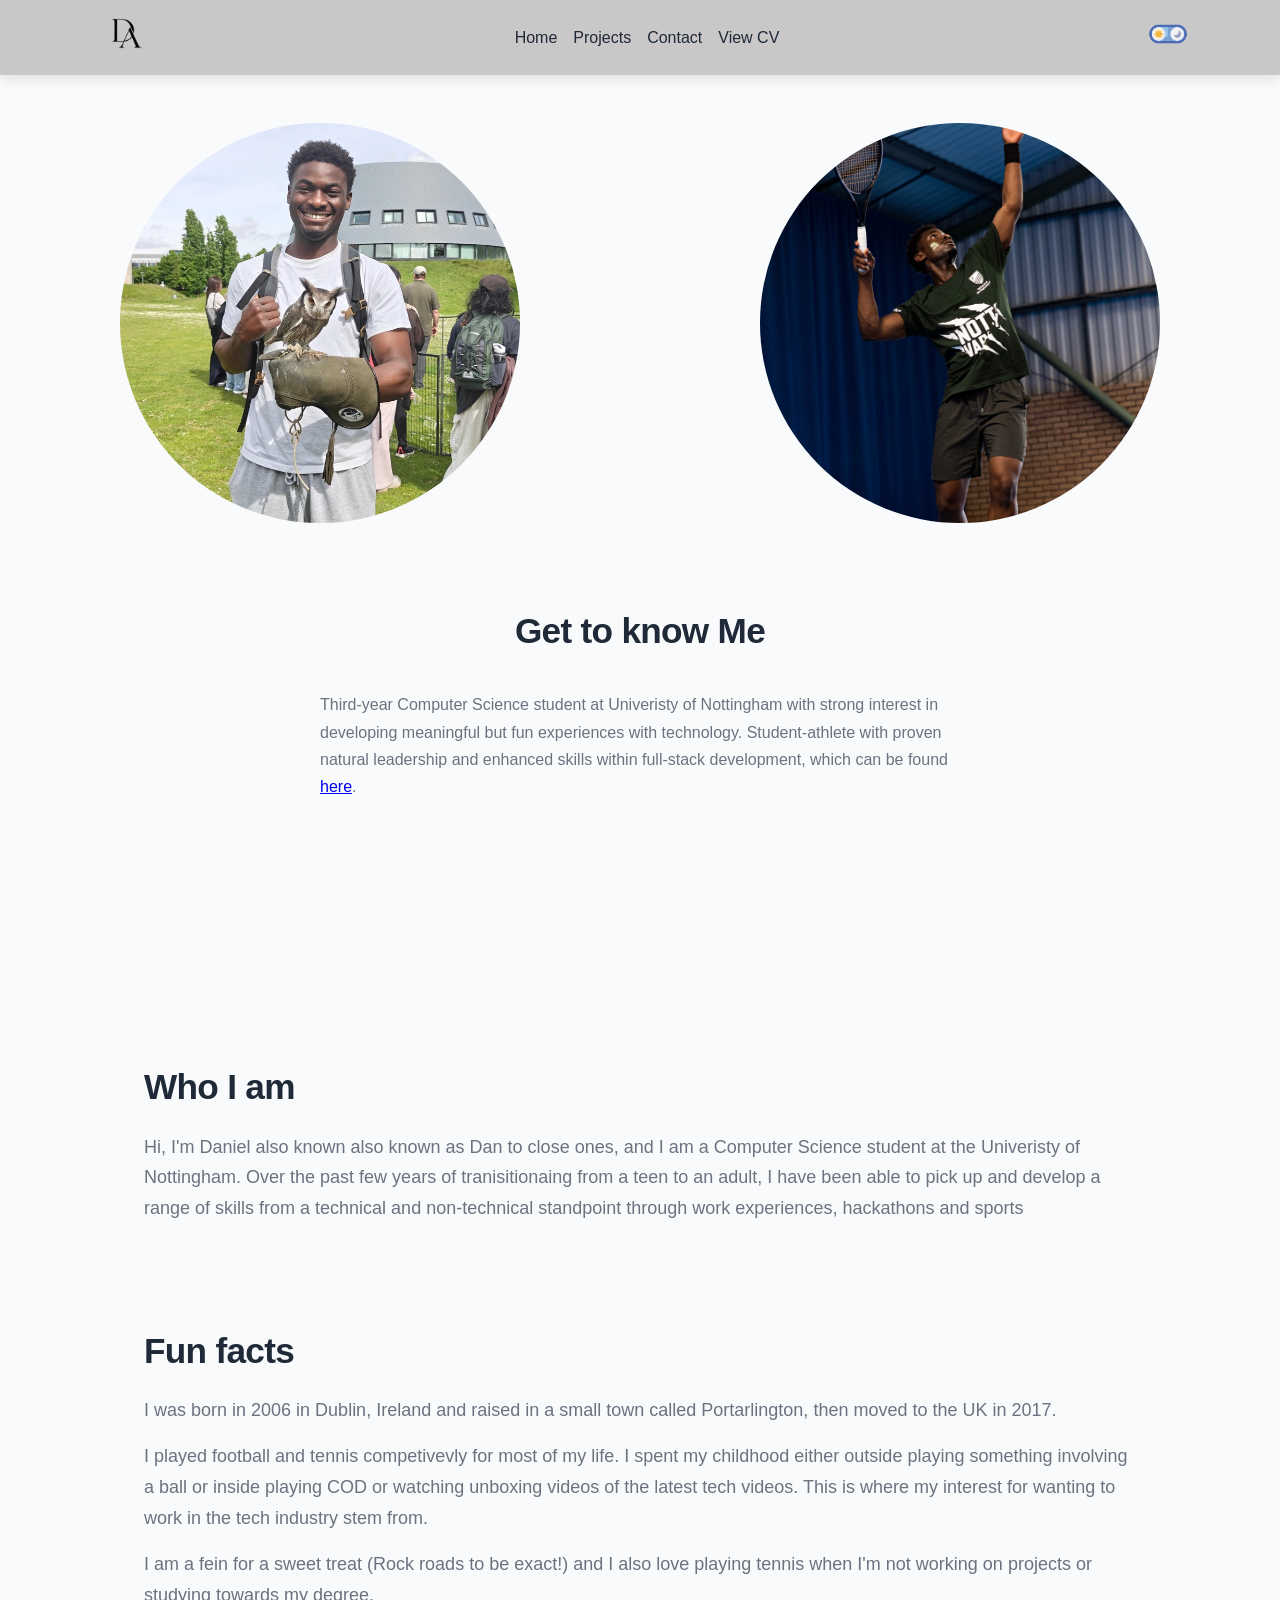
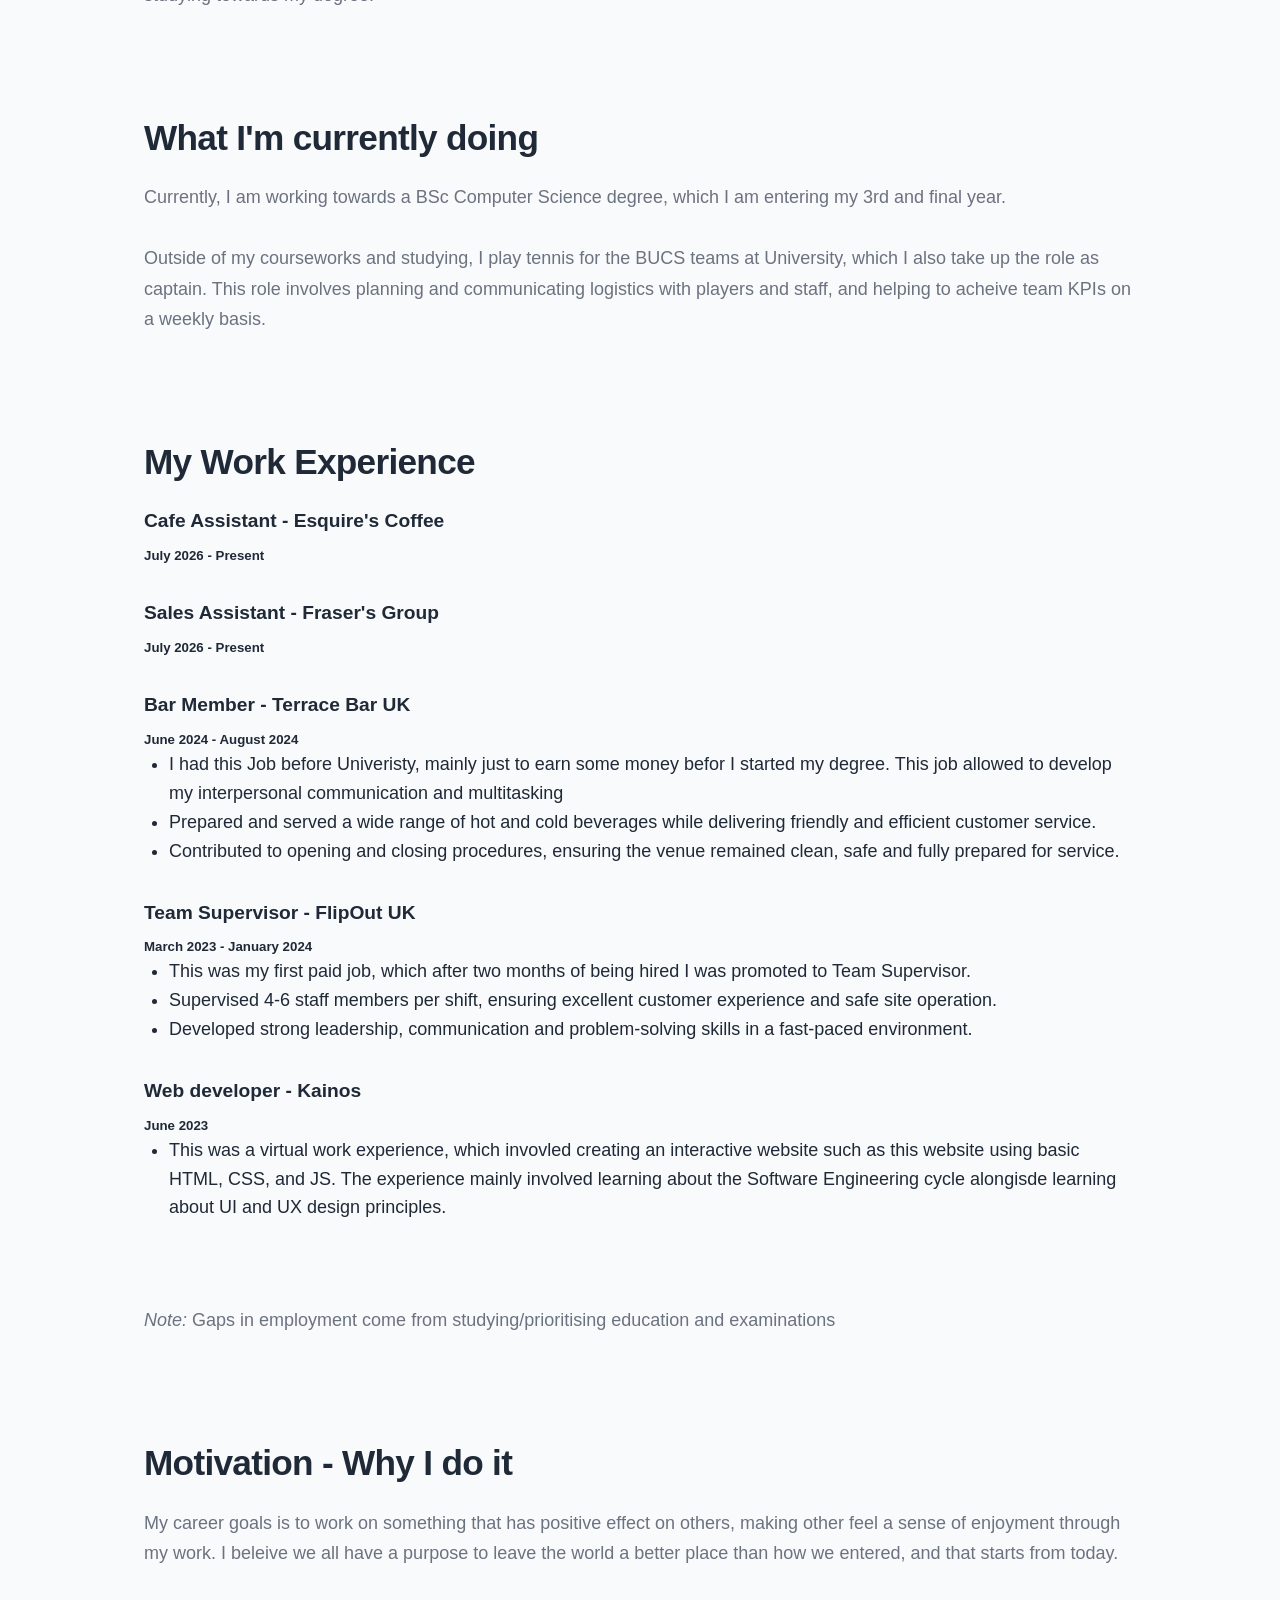
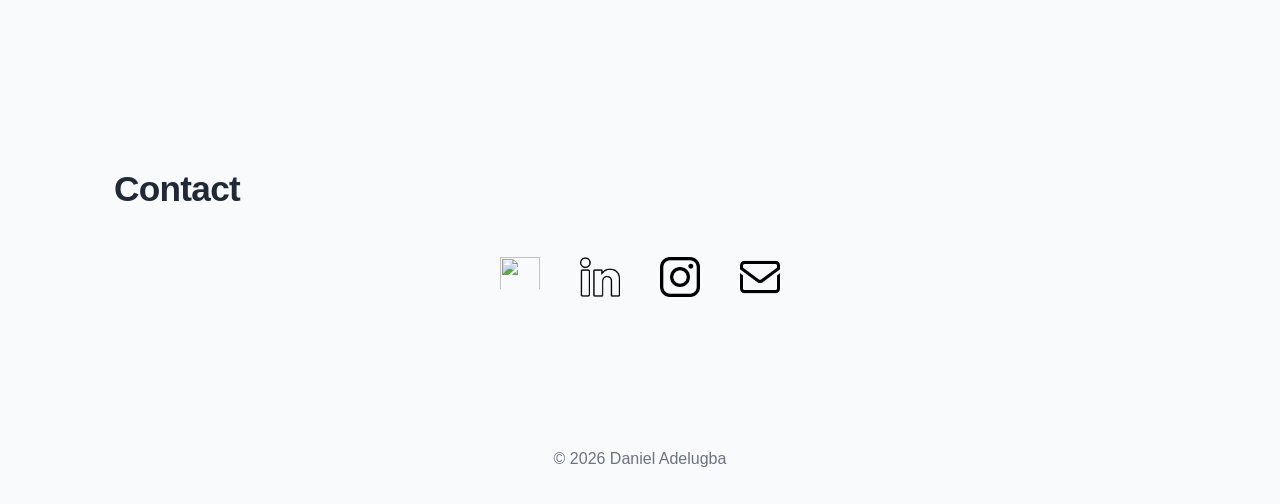
==== about.html @ e047d1e1 "update: Update work experience" ====
<!DOCTYPE html>
<html lang="en">
<head>

    <meta charset="UTF-8">

    <title>About Daniel Adelugba</title> 
    <link rel="icon" type="image/x-icon" href="assets/logos/favicon.ico">
    <link rel="stylesheet" href="styles.css">

</head>

<body>

    <header>
        <nav class="navbar">
            <a href="index.html"><img src="assets/logos/logo2.png" alt="Logo with initials" class="logo"></a>
            
            <ul class="nav-links" id="navLinks">
                <li><a href="index.html">Home</a></li>
                <li><a href="projects.html">Projects</a></li>
                <li><a href="#contact">Contact</a></li>
                <li>
                    <a href="assets/DA_CV.pdf" target="_blank">
                    View CV
                  </a>
                <li>
            </ul>
            <a id="themeBtn"><img src="assets/logos/toggleMode.png" id="themeBtn_id"></a>
        </nav>
    </header>

    <div class="photo-container">
        
        <img
            src="assets/other/me.jpeg"
            alt="Photo of danieladelugba"
            class="profile-photo"
        >
         
        <img
            src="assets/other/tennis.jpeg"
            alt="Photo of danieladelugba playing tennis"
            class="profile-photo2"
         >
    </div>
    <section id="about" class="personal-info">
        <h2>Get to know Me</h2>

        <p>
            Third-year Computer Science student at Univeristy of Nottingham with strong
            interest in developing meaningful but fun experiences with technology. 
            Student-athlete with proven natural leadership and enhanced skills within full-stack development, which can be found <a href="index.html#skills">here</a>.
        </p>


    </section>

    <main id="about-me-paragraphs" role="main" tabindex="0">

        <div class="about-me-wrapper"></div>
            <div class="about-info-section" id="history-section">
                <h2>Who I am</h2>
                <p>
                    Hi, I'm <span class="font-bold">Daniel</span> also known also known as Dan to close ones, 
                    and I am a Computer Science student at the Univeristy of Nottingham. 
                    Over the past few years of tranisitionaing from a teen to an adult, 
                    I have been able to pick up and develop a range of skills from a 
                    technical and non-technical standpoint through work experiences, hackathons and sports
                </p>

            </div>
        </div>

        <div class="about-me-wrapper"></div>
            <div class="about-info-section" id="funFacts-section">
                <h2>Fun facts</h2>
                <p>
                    I was born in 2006 in Dublin, Ireland and raised in a small town 
                    called Portarlington, then moved to the UK in 2017. 
                </p>
                <p>
                    I played football and tennis competivevly for most of my life. I spent my childhood either outside playing something involving a ball or inside playing COD or watching unboxing videos of the latest tech videos. This is where my interest for wanting to work in the tech industry stem from.
                </p>    
                <p>
                    I am a fein for a sweet treat (Rock roads to be exact!) and I also love playing tennis when I'm not working on projects or studying towards my degree.
                </p>
        </div>

        <div class="about-me-wrapper"></div>
            <div class="about-info-section" id="currentWork-section">
                <h2>What I'm currently doing</h2>
                <p>
                    Currently, I am working towards a BSc Computer Science degree, which I am entering my 3rd and final year. <br><br>Outside of my courseworks and studying, I play tennis for the BUCS teams at University, which I also take up the role as captain. This role involves planning and communicating logistics with players and staff, and helping to acheive team KPIs on a weekly basis.
                </p>
            </div>
        </div>

        <div class="about-me-wrapper"></div>
            <div class="about-info-section" id="workExperience-section">
                <h2>My Work Experience</h2>
                
                <h3>Cafe Assistant - Esquire's Coffee</h3>
                <h5>July 2026 - Present</h5>
                <ul>
                    <!-- <li>currently working this job</li> -->
                </ul>

                <h3>Sales Assistant - Fraser's Group</h3>
                <h5>July 2026 - Present</h5>
                <ul>
                    <!-- <li>currently working this job</li> -->
                </ul>
                
                <h3>Bar Member - Terrace Bar UK</h3>
                <h5>June 2024 - August 2024</h5>
                <ul>
                    <li>I had this Job before Univeristy, mainly just to earn some money befor I started my degree. This job allowed to develop my interpersonal communication and multitasking</li>
                    <li>Prepared and served a wide range of hot and cold beverages while delivering friendly and efficient customer service.</li>
                    <li>Contributed to opening and closing procedures, ensuring the venue remained clean, safe and fully prepared for service.</li>
                </ul>

                <h3>Team Supervisor - FlipOut UK</h3>
                <h5>March 2023 - January 2024</h5>
                <ul>
                    <li>This was my first paid job, which after two months of being hired I was promoted to Team Supervisor.</li>
                    <li>Supervised 4-6 staff members per shift, ensuring excellent customer experience and safe site operation.</li>
                    <li>Developed strong leadership, communication and problem-solving skills in a fast-paced environment.</li>
                </ul>

                <h3>Web developer - Kainos</h3>
                <h5>June 2023</h5>
                <ul>
                    <li>This was a virtual work experience, which invovled creating an interactive website such as this website using basic HTML, CSS, and JS. The experience mainly involved learning about the Software Engineering cycle alongisde learning about UI and UX design principles.</li>
                </ul>

                <br><br>
                <p><em>Note:</em> Gaps in employment come from studying/prioritising education and examinations</p>
            </div>
        </div>

        <div class="about-me-wrapper"></div>
            <div class="about-info-section" id="motivation-section">
                <h2>Motivation - Why I do it</h2>

                <p>
                    My career goals is to work on something that has positive effect on others, making other feel a sense of enjoyment through my work.
                    I beleive we all have a purpose to leave the world a better place than how we entered, and that starts from today.
                </p>
            </div>
        </div>
    </main>

    <section class="section">
        <h2>Contact</h2>

        <div id="contact">
            <p>
                <a href="https://github.com/danieladelugba1" target="_blank">
                    <img src="assets/logos/github.png" class="icon">
                </a>
            </p>
            <p>
                <a href="https://www.linkedin.com/in/danieladelugba/" target="_blank">
                    <img src="assets/logos/linkedin.png" class="icon">
                </a>
            </p>
            <p>
                <a href="https://Instagram.com/danieladelugba01" target="_blank">
                    <img src="assets/logos/instagram.png" class="icon">
                </a>
            </p>
            <p>
                <a href="mailto:danieladelugba1111@gmail.com" target="_blank" rel="noreferrer">
                    <img src="assets/logos/mail.png" class="icon">
                </a>
            </p>
        </div>
    </section>

    <footer>
        <p>© 2026 Daniel Adelugba</p>
    </footer>

    <script src="script.js"></script>
</body>


</html>
---- styles.css ----
* {
    margin: 0;
    padding: 0;
    box-sizing: border-box;

}

/* General CSS for entire website */
:root {
    --bg: #f9fafb;
    --text: #1f2937;
    --card: #f5f5f5;
    --accent: #2563eb;
    --shadow-sm: 0 10px 10px rgba(235, 43, 43, 0.06);
    /* --shadow-sm:0 10px 10px rgba(0,0,0,.06); */
    --border: rgba(0,0,0,0.08);
    --max-width: 1100px;
    --nav-bg:#c9c7c7;
    --muted:#6B7280;
    --bg-hover: rgb(218, 209, 209);
}

.dark-mode {
    --bg: #111827;
    --text: #f3f4f6;
    --nav-bg:#1f2937;
    --surface:#1F2937;
    --card:#374151;
    --muted:#D1D5DB;
    --accent:#60A5FA;
    --border:#4B5563;
    --shadow:rgba(0,0,0,.5);
    --nav-bg:#1F2937;
    --bg-hover: rgb(45, 60, 85);
}

h1 {
    font-size: 3rem;
    letter-spacing: -0.03em;
    margin-bottom: 1rem;
}

h2 {
    font-size: 2.2rem;
    letter-spacing: -0.02em;
    margin-bottom: 1rem;
}

h3 {
    font-size: 1.2rem;
    margin-bottom: 0.5rem;
}

p {
    color: var(--muted);
    line-height: 1.7;
}


body {
    font-family: Arial, sans-serif;
    background: var(--bg);
    color: var(--text);
    line-height: 1.6;
    transition: 0.3s;
}


/* CSS for Home page  */
.logo {
    width: 70px;
    height: auto;
    margin-left: 60px;
    cursor: pointer;
    src: "assets/logos/whiteLogo.png";
}

#themeBtn_id {
    width: 40px;
    height: auto;
    margin-right: 60px;
    cursor: pointer;
}

.navbar {
    display: flex;
    justify-content: space-between;
    align-items: center;

    padding: 0.65rem 2rem;

    position: sticky;
    top: 0;

    background: var(--bg);
    background-color: var(--nav-bg);
    /* background-color: #ececec; */
    /* border-bottom: 2px solid #ccc; */
    box-shadow:0 4px 12px rgba(0,0,0,.1);
}

.nav-links {
    /* margin-right: 60px; */
    display: flex;
    gap: 1rem;
    list-style: none;
    /* align-items: */
}

.nav-links a {
    text-decoration: none;
    color: var(--text);
    position:relative;
    transition:.2s;
}

.nav-links a::after{ 
    content:"";
    position:absolute;
    bottom:-5px;
    left:0;
    width:0;
    height:2px;
    background:var(--accent);
    transition:.25s;
}

.nav-links a:hover::after{
    width:100%;
}

/* Main section of home page */
.intro {
    min-height: 30vh;
    margin-top: 3rem;

    display: flex;
    flex-direction: column;
    justify-content: center;
    align-items: center;

    text-align: center;
    padding: 2rem;
    /* margin */
}

.headline {
    font-size: 1.25rem;
    max-width: 600px;
    margin-top: 1rem;
}

.nav.buttons {
    display: flex;
    gap: 3rem;
    margin-top: 2rem;
}

.btn 
{
    background: var(--accent);
    border-radius: 12px;
    padding: 0.8rem 1.5rem;
    color: white;
    text-decoration: none;
    transition: all 0.2s ease;
    display: inline-block;

}

.btn.projects, .btn.cv {
    background: var(--accent);
    color: white;
}

.btn.personal {
    filter: drop-shadow(0 0 6px rgb(233, 66, 15));
}

.btn:hover
{
    transform: translateY(-5px);
    box-shadow: var(--shadow-sm);
    filter: drop-shadow(0 0 6px rgb(31, 121, 28));
}


.personal-info {
    padding: 5rem;
    max-width: 800px;
    margin: auto;
}

.personal-info h2 {
    text-align: center;
    margin-bottom: 2rem;
}

.personal-info p {
    margin-top: 2rem;
}

.photo-container { 
    margin-top: 3rem;
    display: flex;
    justify-content: space-between
}

.profile-photo {
    display: flex;
    margin: auto;
    width: 400px;
    height: 400px;
    object-fit: cover;
    border-radius: 50%;
}

.profile-photo2 {
    display: flex;
    margin: auto;
    width: 400px;
    height: 400px;
    object-fit: cover;
    border-radius: 50%;
} 

.profile-photo:hover, .profile-photo2:hover {
    transform: scale(1.1);
}

#about-me-paragraphs {
    padding: 5rem 5rem;
    max-width: 2000px;
    margin: auto;
    margin-left: 5%;
    margin-right: 5%;
}

#about-me-paragraphs h2 {
    margin-top: 10%;
}

#about-me-paragraphs p {
    font-size: large;
    margin-bottom: 1rem;
}

#about-me-paragraphs ul {
    font-size: large;
    margin-bottom: 2rem;
    padding-left: 25px;
}


.skills-info {
    display: flex;
    flex-wrap: wrap;
    /* gap: 1rem; */
    margin-bottom: 2rem;
    /* padding-right: 1rem; */
}

.skills-info span {
    background: var(--card);
    padding: 0.5rem 1rem;
    border-radius: 20px;
}

.section {
    padding: 6rem 1.5rem;
    max-width: var(--max-width);
    margin: auto;
}

.section h2 {
    text-align: left;
    margin-bottom: 2rem;
}

.section h3 {
    text-align: left;
    margin-bottom: 1rem;
}

.project-grid {
    display: grid;
    grid-template-columns: repeat(auto-fit, minmax(280px, 1fr));
    gap: 2rem;
}

/* Style for structure of card */
.home-project-card {
    background: var(--card);
    padding: 1.5rem;
    border-radius: 16px; /* used to round the background border corners */
    border: 1px solid var(--border);

    text-decoration: none;
    color: inherit;

    display: flex;
    flex-direction: column;
    gap: 0.75rem;

    transition: all 0.25s ease;

    box-shadow: var(--shadow-sm);
}

/* Hover of a project card  */
.home-project-card:hover {
    transform: translateY(-8px);
    box-shadow: var(--shadow-md);
    border-color: rgba(37, 99, 235, 0.2);
}

.home-project-card h3 {
    margin-bottom: 1rem;
}

.home-project-card p {
    margin-bottom: 1rem;
}

.tag {
    display: inline-block;
    padding: 0.25rem 0.75rem;
    font-size: 0.8rem;

    background: rgba(37, 99, 235, 0.08);
    color: var(--accent);

    border-radius: 999px;
    margin-right: 0.25rem;
    margin-top: 0.5rem;
}

/* CSS for Projects Page */
.projects-container {
    display: flex;
    flex-direction: column;
    gap: 2rem;
    
    max-width: 900px;
    margin: auto;
    padding: 2rem;
}


.project-image img {
    width: 100%;
    border-radius: 16px;
    box-shadow: 0 20px 50px rgba(0,0,0,0.4);
    transition: transform 0.3s ease;
}

.project-image img:hover {
    transform: scale(1.02);
}

.tech-stack {
    display: flex;
    flex-wrap: wrap;
    gap: 0.5rem;
    margin-top: 1rem;
}

.tech-stack span {
    padding: 0.4rem 0.9rem;
    border-radius: 999px;
    
    background: rgba(37, 99, 235, 0.08);
    color: var(--accent);
    
    font-size: 0.85rem;
}

.portfolio-image {
    display: flex;
    /* margin: auto; */
    width: 600px;
    
    object-fit: cover;
    
}

.project-card {
    scroll-margin-top: 100px;
    padding: 1.5rem;
    
    border: 1px solid #ccc;
    border-radius: 10px;
    
    background-color: var(--card);
}

.projects-container,
.projects-hero {
    max-width: 1100px;
    margin: 0 auto;
}

.project-info {
    display: flex;
    flex-direction: column;
    gap: 1rem;
}

.project-case-study {
    display: grid;
    grid-template-columns: 1.2fr 1fr;
    gap: 4rem;
    align-items: center;
    padding: 4rem 0;
    border-bottom: 3px solid rgba(0,0,0,0.08);
    transition: transform 0.3s ease;
    border-radius: 16px;
    padding: 3rem;
}

.project-case-study:hover {
    transform: translateY(-4px);
    background: var(--bg-hover);
}

.project-links a{
    display: inline-block;
    margin-right: 1rem;

    color: var(--accent);
    text-decoration: none;

    font-weight: 500;
    
}

.project-links a:hover {
    text-decoration: underline;
}

.window {
    display: none;
    position: fixed;
    top: 0;
    left: 0;
    width: 100%;
    height: 100%;
    background: rgba(0,0,0,0.7);
    justify-content: center;
    align-items: center;
}

.window-content {
    background: var(--bg);
    padding: 20px;
    border-radius: 15px;
    text-align: center;
}

#previous {
    color: var(--accent);
    margin-right: 2rem;
    font-size: 30px;
    padding-left: 15px;
    padding-right: 15px;
    border-radius: 2rem;
}

#next {
    color: var(--accent);
    margin-left: 2rem;
    font-size: 30px;
    padding-left: 15px;
    padding-right: 15px;
    border-radius: 2rem;
}

#gallery-image {
    width: 1000px;
    max-width: 90%;
    border-radius: 10px;
    margin-bottom: 2rem;
}

#gallery-video {
    /* display: none; */
    width: 1300px;
    max-width: 90%;
}

#close {
    float: right;
    font-size: 40px;
    cursor: pointer;
}

.icon {
    width: 40px;
    height: 40px;
}

#contact {
    display:flex;
    justify-content:center;
    flex-wrap:wrap;
    gap:40px;
}

#contact a {
    font-size: 2.5rem;
    color: var(--text);
    transition: transform 0.2s ease;
}

#contact a:hover {
    transform: scale(1.5);
}

#contact p {
    display: flex;
}



/* General information */
section {
    padding: 3rem 1.5rem;
}

footer {
    text-align: center;
    padding: 2rem;
}

/* accessibility */
/* a:focus-visible,
button:focus-visible {
    outline: 10px solid var(--accent);
    outline-offset: 10px;
} */


@media (max-width: 768px) {

    .navbar {
        flex-direction: column;
        gap: 1rem;
    }

    .intro h1 {
        font-size: 2rem;
    }

    .nav-links{
        margin-left: 0;
        margin:0;
        flex-direction:column;
        align-items:center;
        margin-right: 0;
    }

    .photo-container{
        flex-direction:column;
        gap:2rem;
    }

    .profile-photo,
    .profile-photo2{
        width:250px;
        height:250px;
    }

    .project-case-study{
        grid-template-columns:1fr;
        gap:2rem;
    }

    .portfolio-image{
        width:100%;
    }

    .nav.buttons{
        flex-direction:column;
    }

    .logo {
        margin-left: 0px;
    }

    #themeBtn_id {
        margin-right: 0px;
    }

}
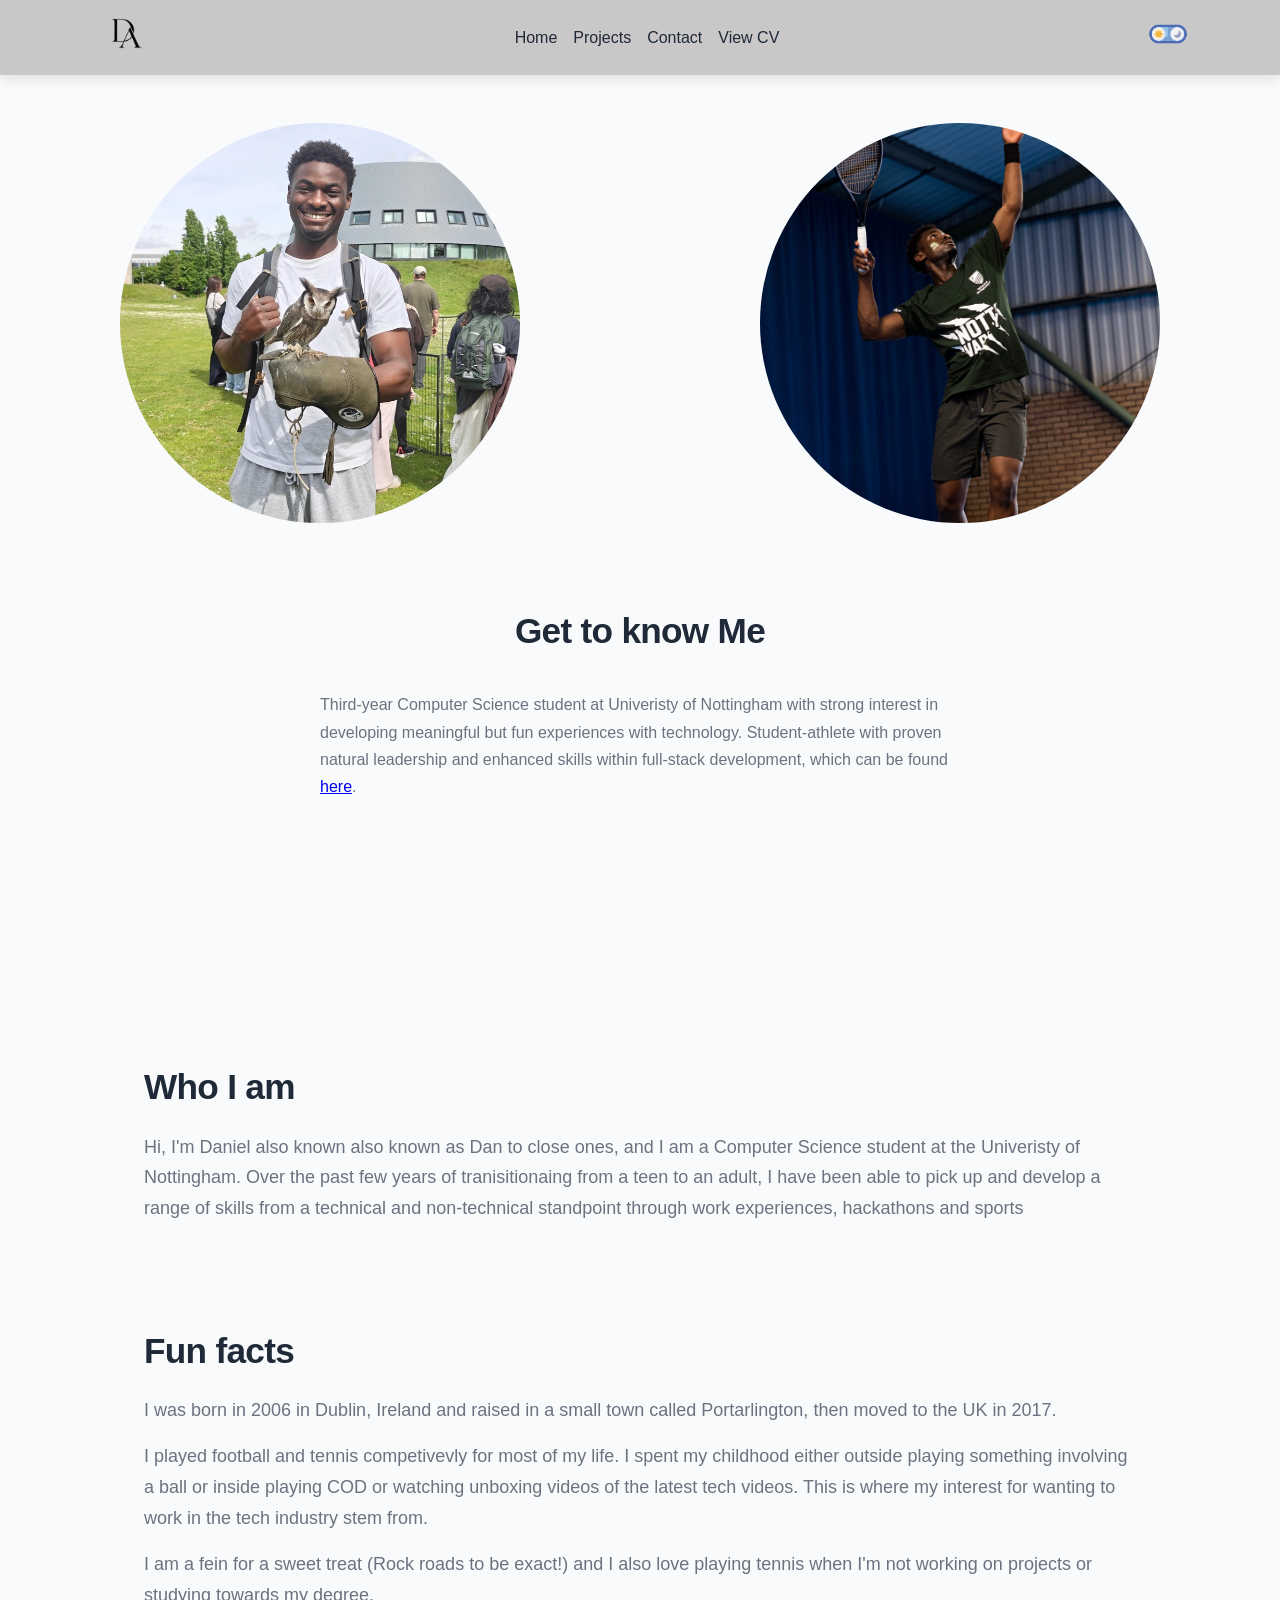
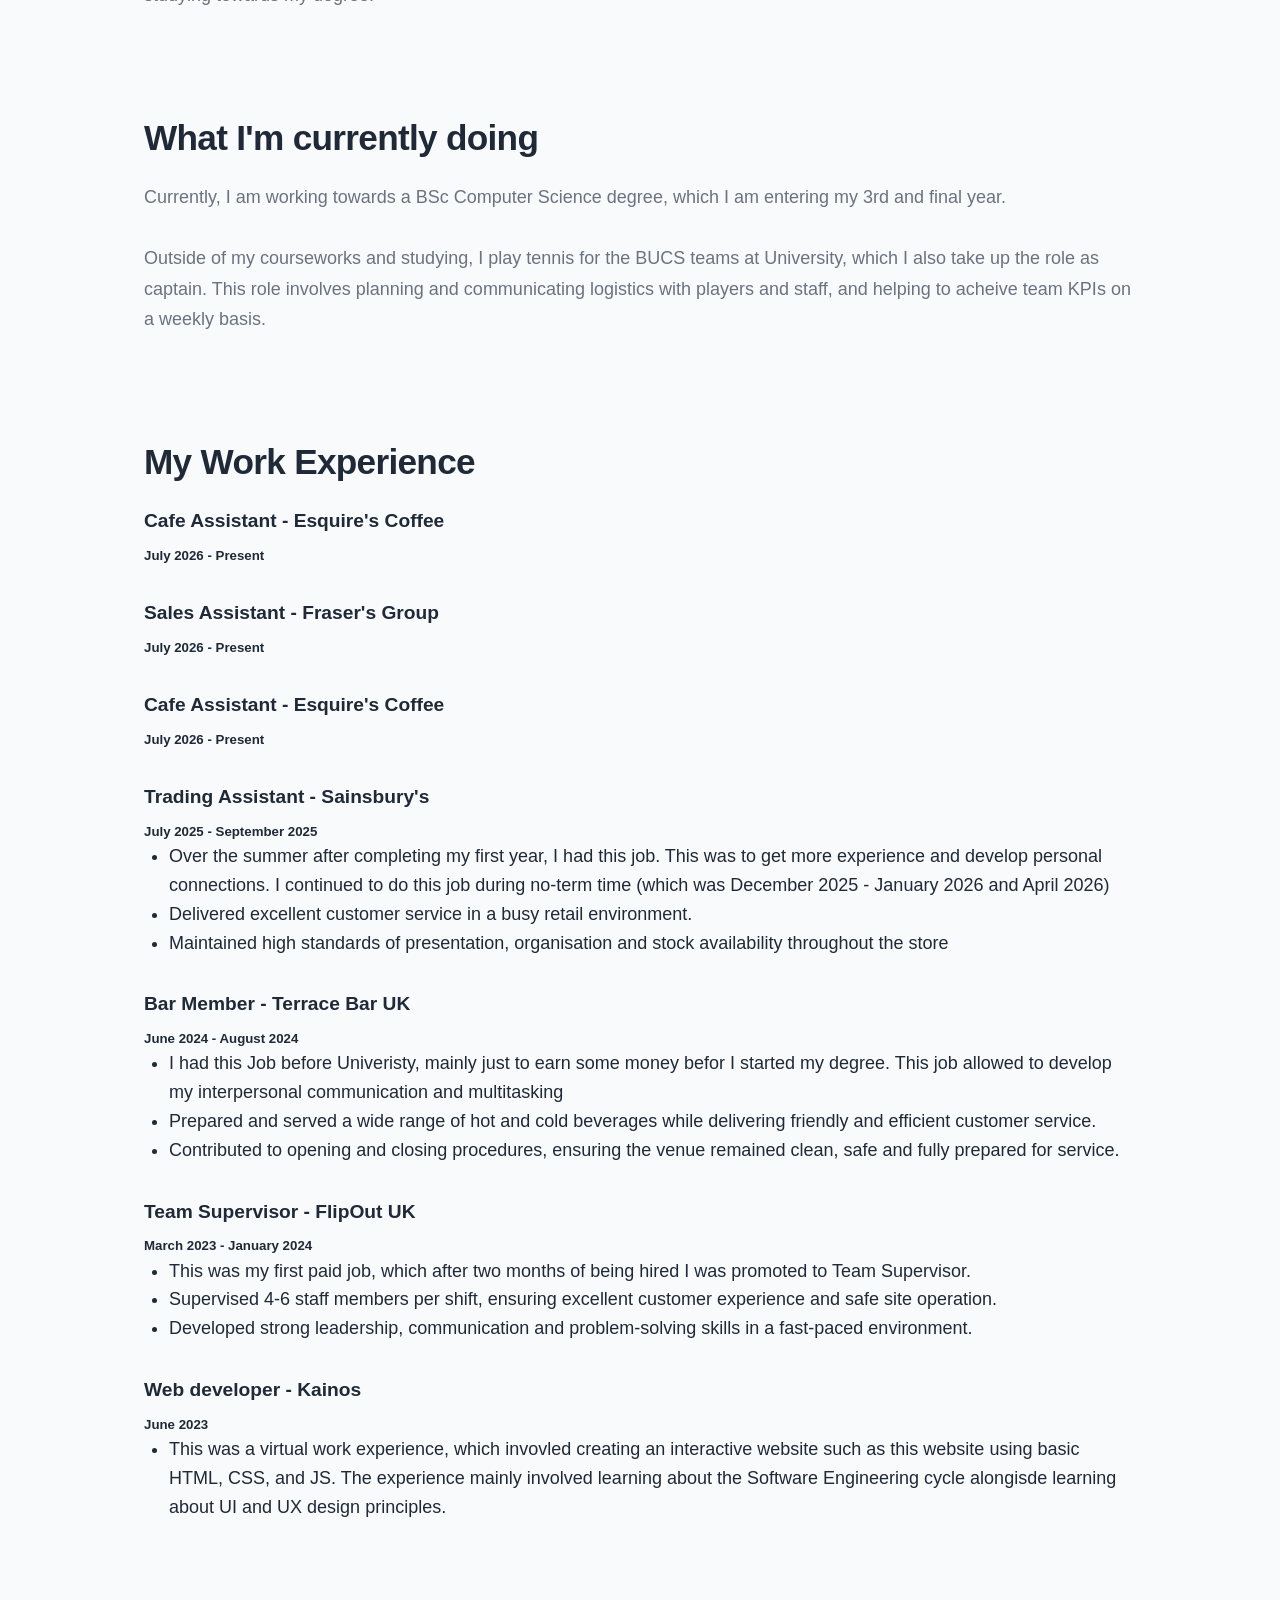
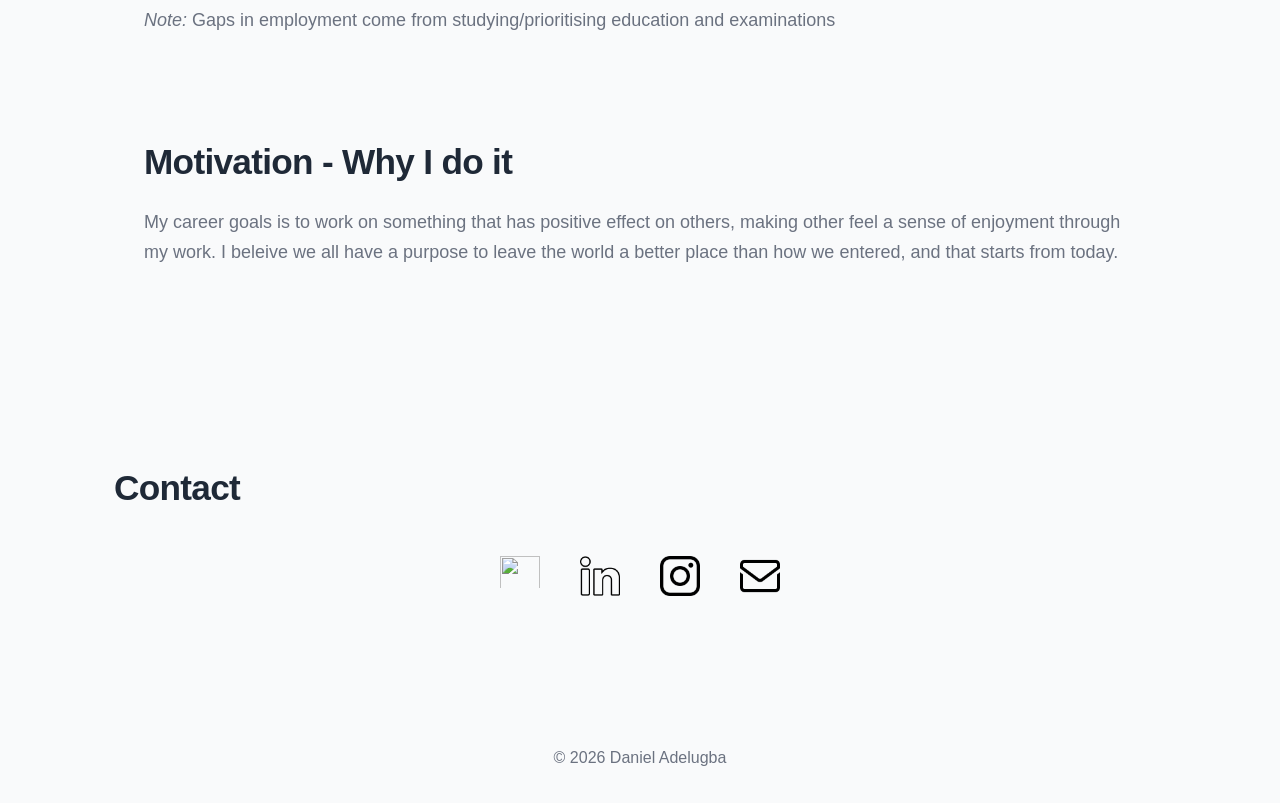
==== commit 4e6e7722: "refactor: Fix removed experience" ====
--- a/about.html
+++ b/about.html
@@ -111,6 +111,22 @@
                 <ul>
                     <!-- <li>currently working this job</li> -->
                 </ul>
+
+
+                
+                <h3>Cafe Assistant - Esquire's Coffee</h3>
+                <h5>July 2026 - Present</h5>
+                <ul>
+                    <!-- <li>currently working this job</li> -->
+                </ul>
+
+                <h3>Trading Assistant - Sainsbury's</h3>
+                <h5>July 2025 - September 2025</h5>
+                <ul>
+                    <li>Over the summer after completing my first year, I had this job. This was to get more experience and develop personal connections. I continued to do this job during no-term time (which was December 2025 - January 2026 and April 2026)</li>
+                    <li>Delivered excellent customer service in a busy retail environment.</li>
+                    <li>Maintained high standards of presentation, organisation and stock availability throughout the store</li>
+                </ul>
                 
                 <h3>Bar Member - Terrace Bar UK</h3>
                 <h5>June 2024 - August 2024</h5>
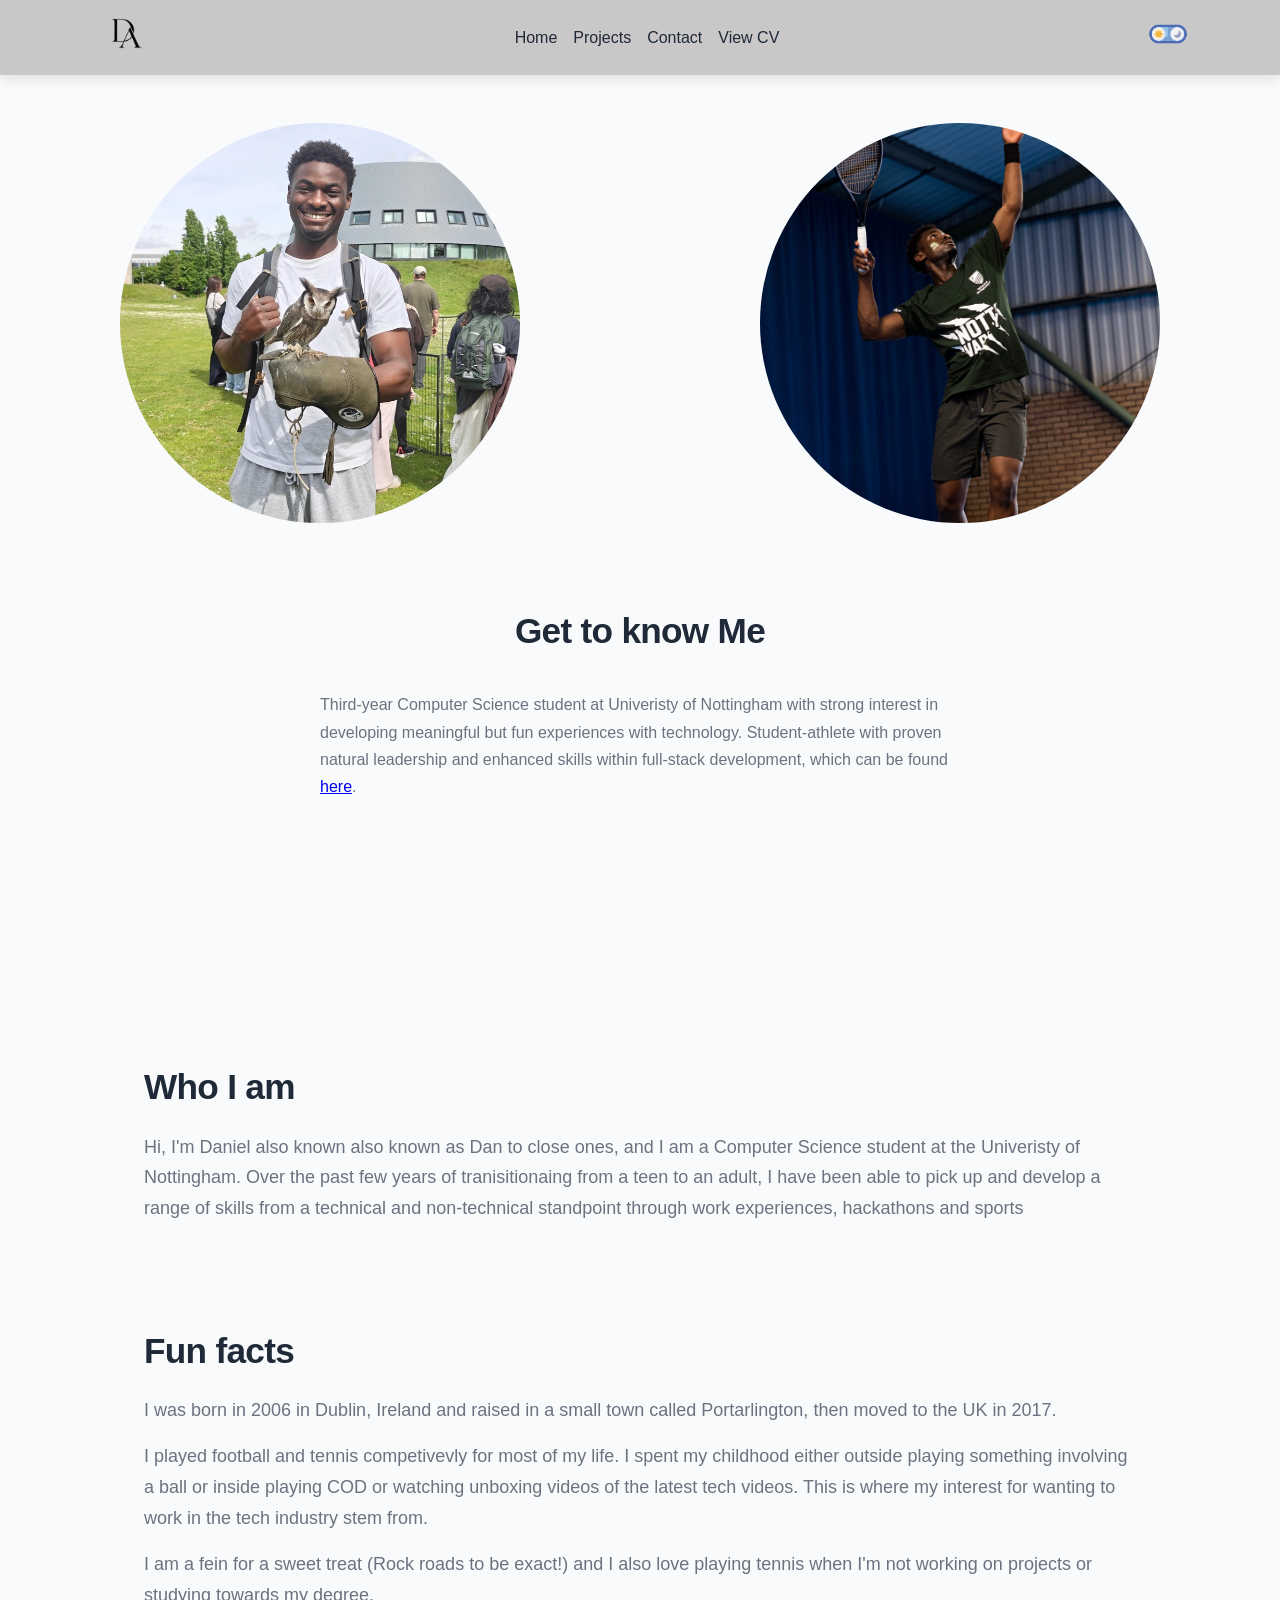
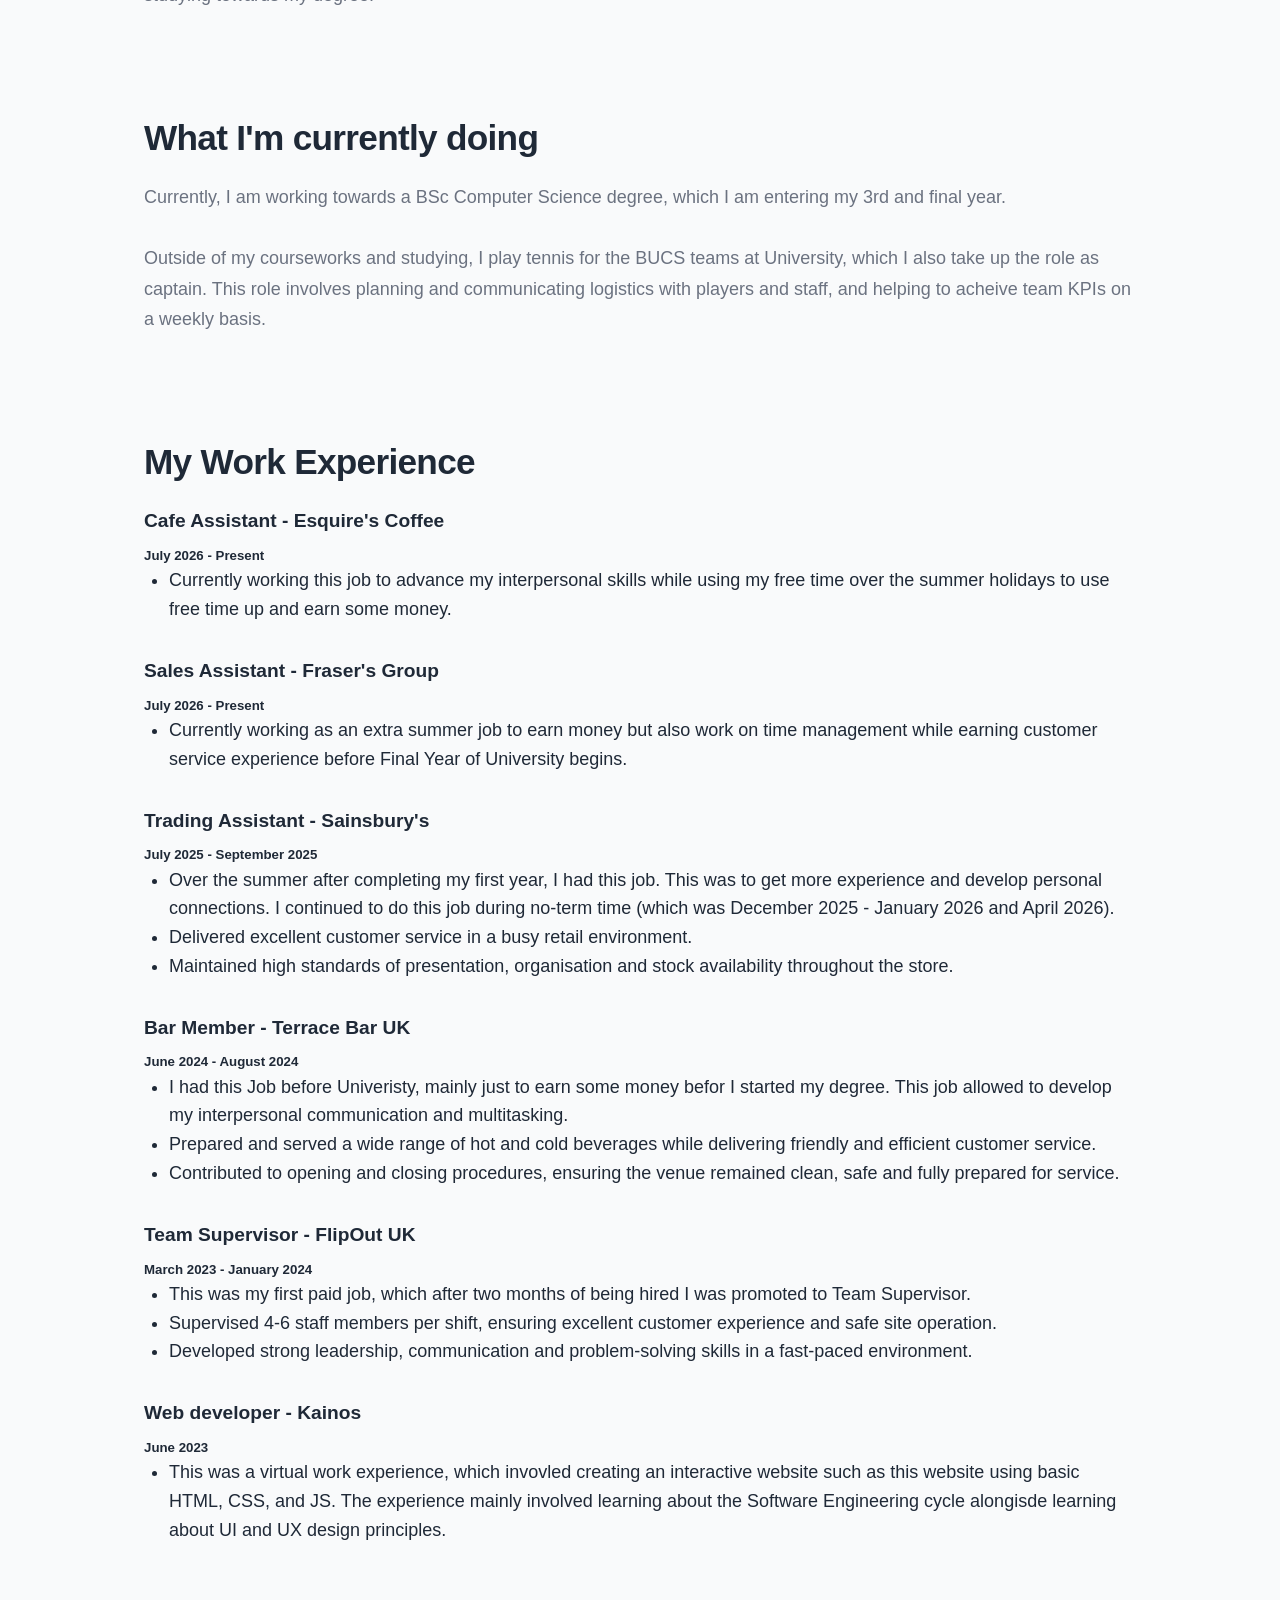
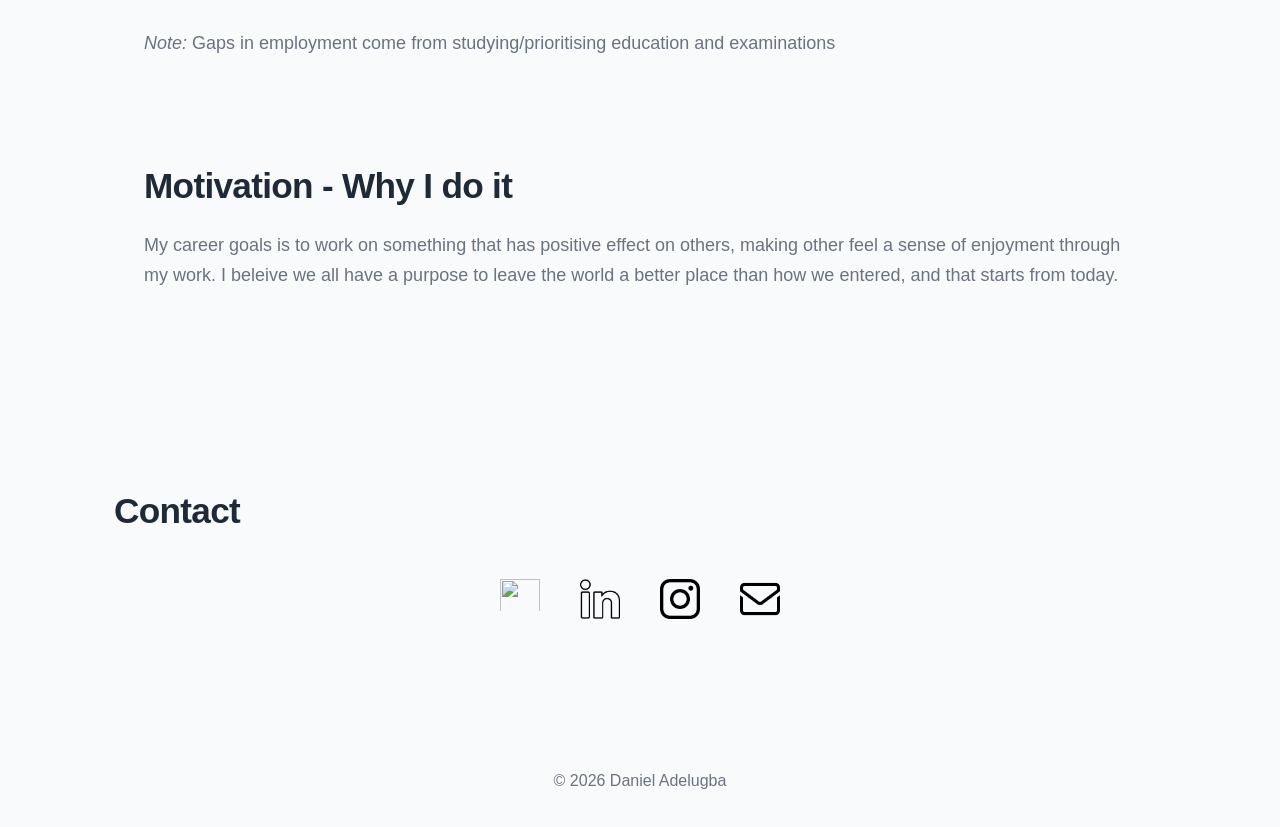
==== commit 21027167: "feat: Add detail to new work experiences + fix erros" ====
--- a/about.html
+++ b/about.html
@@ -103,35 +103,27 @@
                 <h3>Cafe Assistant - Esquire's Coffee</h3>
                 <h5>July 2026 - Present</h5>
                 <ul>
-                    <!-- <li>currently working this job</li> -->
+                    <li>Currently working this job to advance my interpersonal skills while using my free time over the summer holidays to use free time up and earn some money.</li>
                 </ul>
 
                 <h3>Sales Assistant - Fraser's Group</h3>
                 <h5>July 2026 - Present</h5>
                 <ul>
-                    <!-- <li>currently working this job</li> -->
-                </ul>
-
-
-                
-                <h3>Cafe Assistant - Esquire's Coffee</h3>
-                <h5>July 2026 - Present</h5>
-                <ul>
-                    <!-- <li>currently working this job</li> -->
+                    <li>Currently working as an extra summer job to earn money but also work on time management while earning customer service experience before Final Year of University begins.</li>
                 </ul>
 
                 <h3>Trading Assistant - Sainsbury's</h3>
                 <h5>July 2025 - September 2025</h5>
                 <ul>
-                    <li>Over the summer after completing my first year, I had this job. This was to get more experience and develop personal connections. I continued to do this job during no-term time (which was December 2025 - January 2026 and April 2026)</li>
+                    <li>Over the summer after completing my first year, I had this job. This was to get more experience and develop personal connections. I continued to do this job during no-term time (which was December 2025 - January 2026 and April 2026).</li>
                     <li>Delivered excellent customer service in a busy retail environment.</li>
-                    <li>Maintained high standards of presentation, organisation and stock availability throughout the store</li>
+                    <li>Maintained high standards of presentation, organisation and stock availability throughout the store.</li>
                 </ul>
                 
                 <h3>Bar Member - Terrace Bar UK</h3>
                 <h5>June 2024 - August 2024</h5>
                 <ul>
-                    <li>I had this Job before Univeristy, mainly just to earn some money befor I started my degree. This job allowed to develop my interpersonal communication and multitasking</li>
+                    <li>I had this Job before Univeristy, mainly just to earn some money befor I started my degree. This job allowed to develop my interpersonal communication and multitasking.</li>
                     <li>Prepared and served a wide range of hot and cold beverages while delivering friendly and efficient customer service.</li>
                     <li>Contributed to opening and closing procedures, ensuring the venue remained clean, safe and fully prepared for service.</li>
                 </ul>
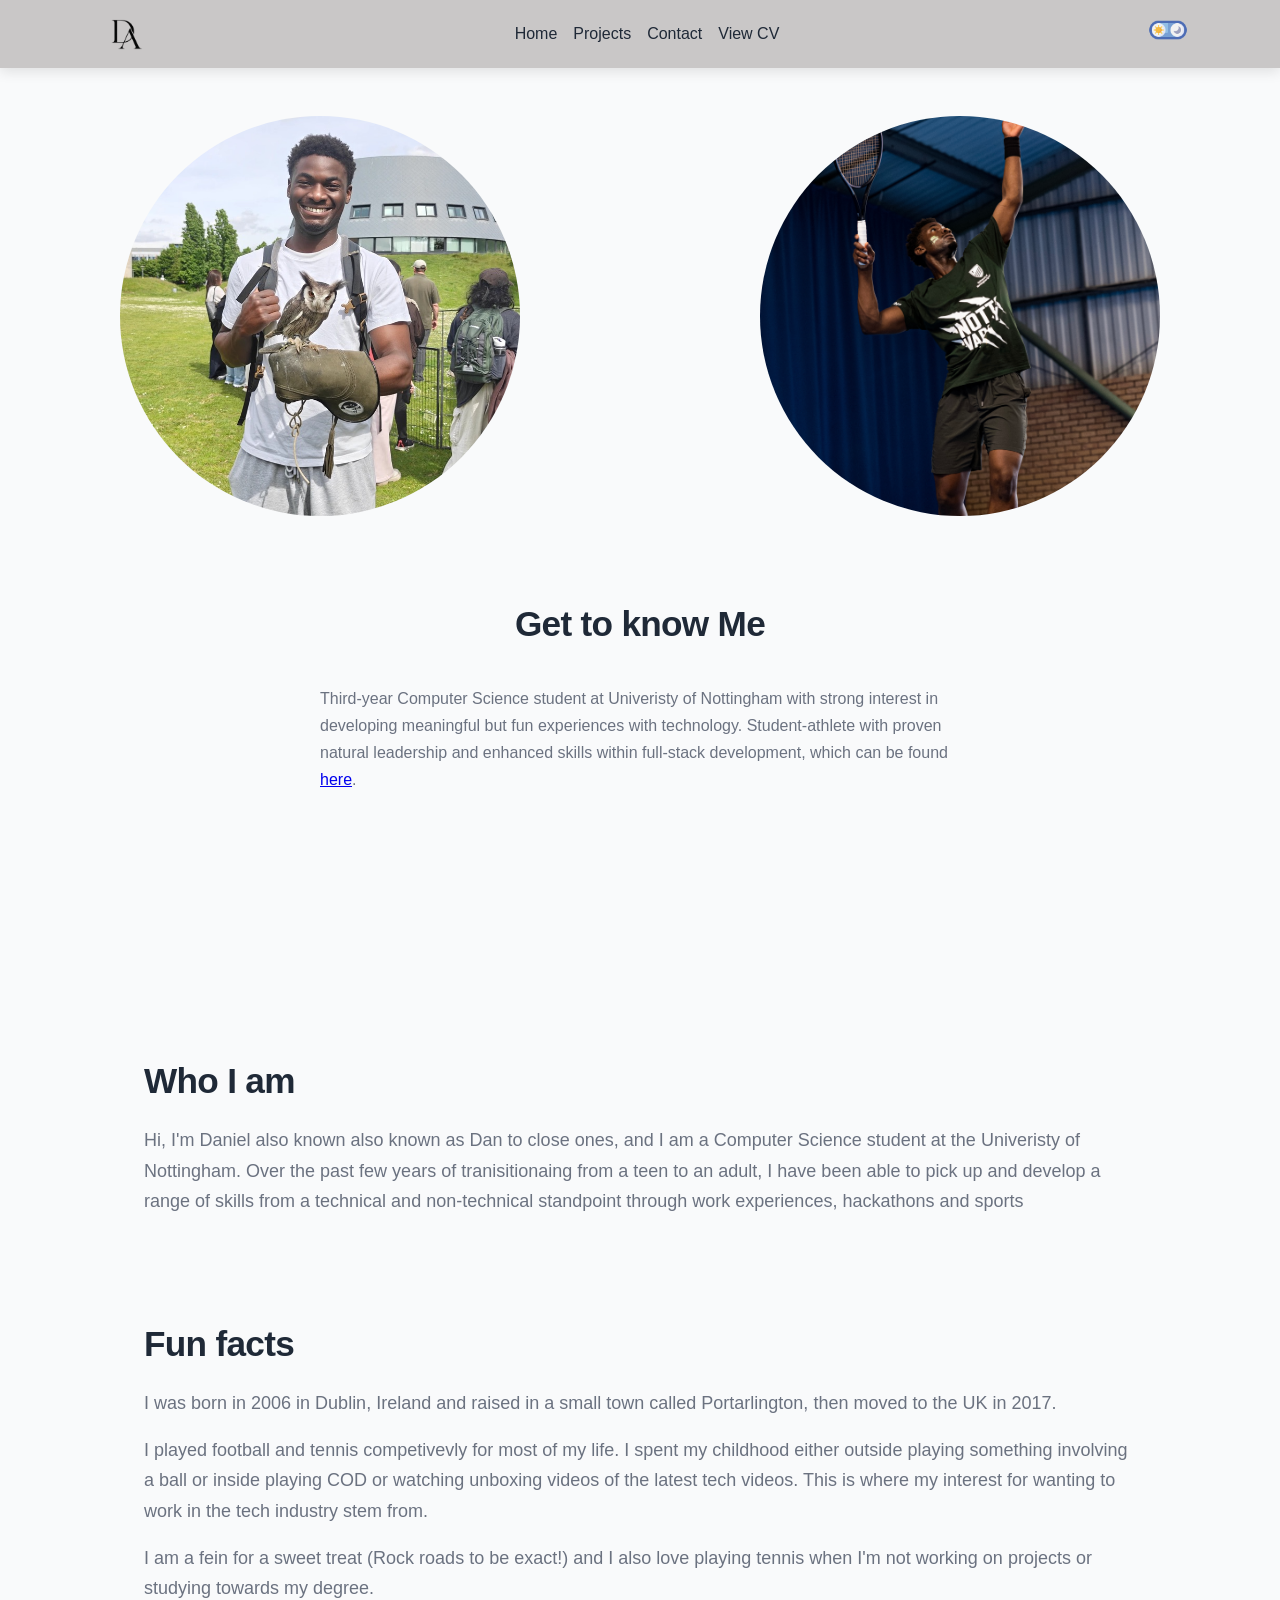
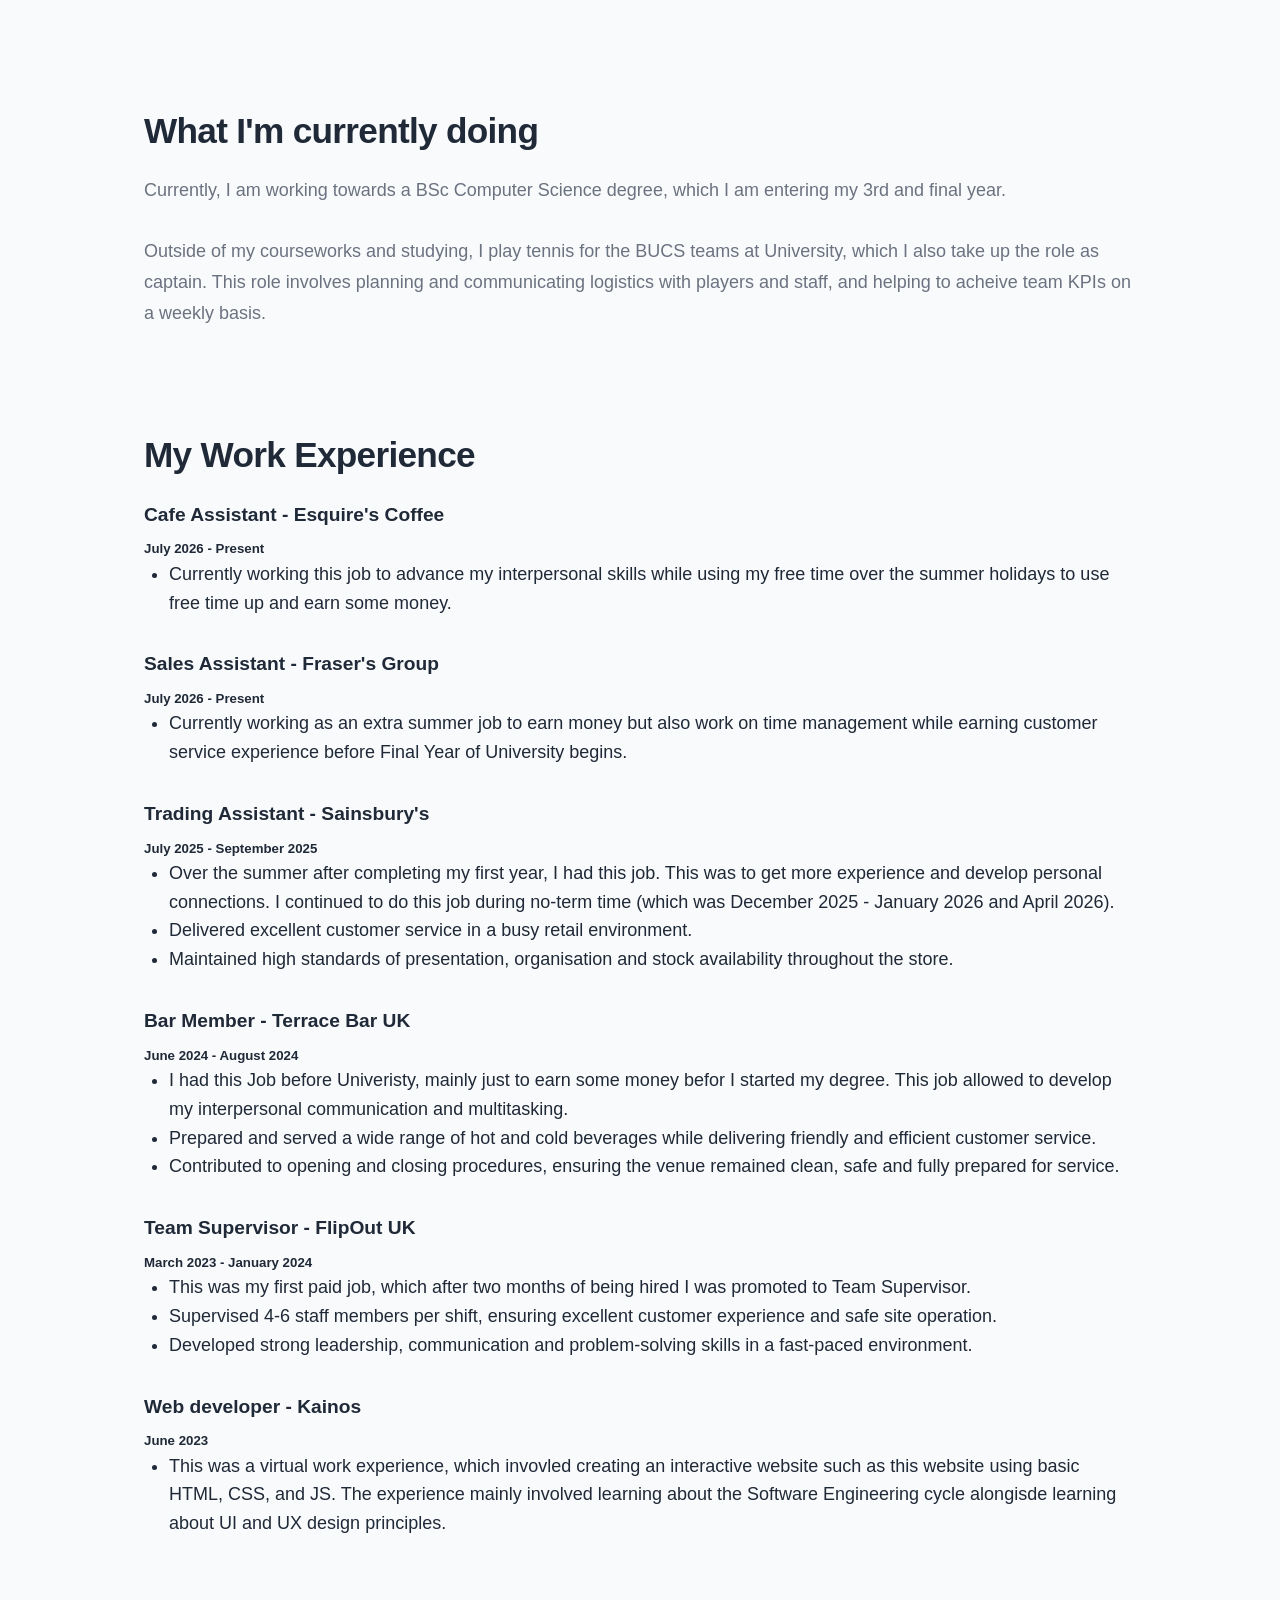
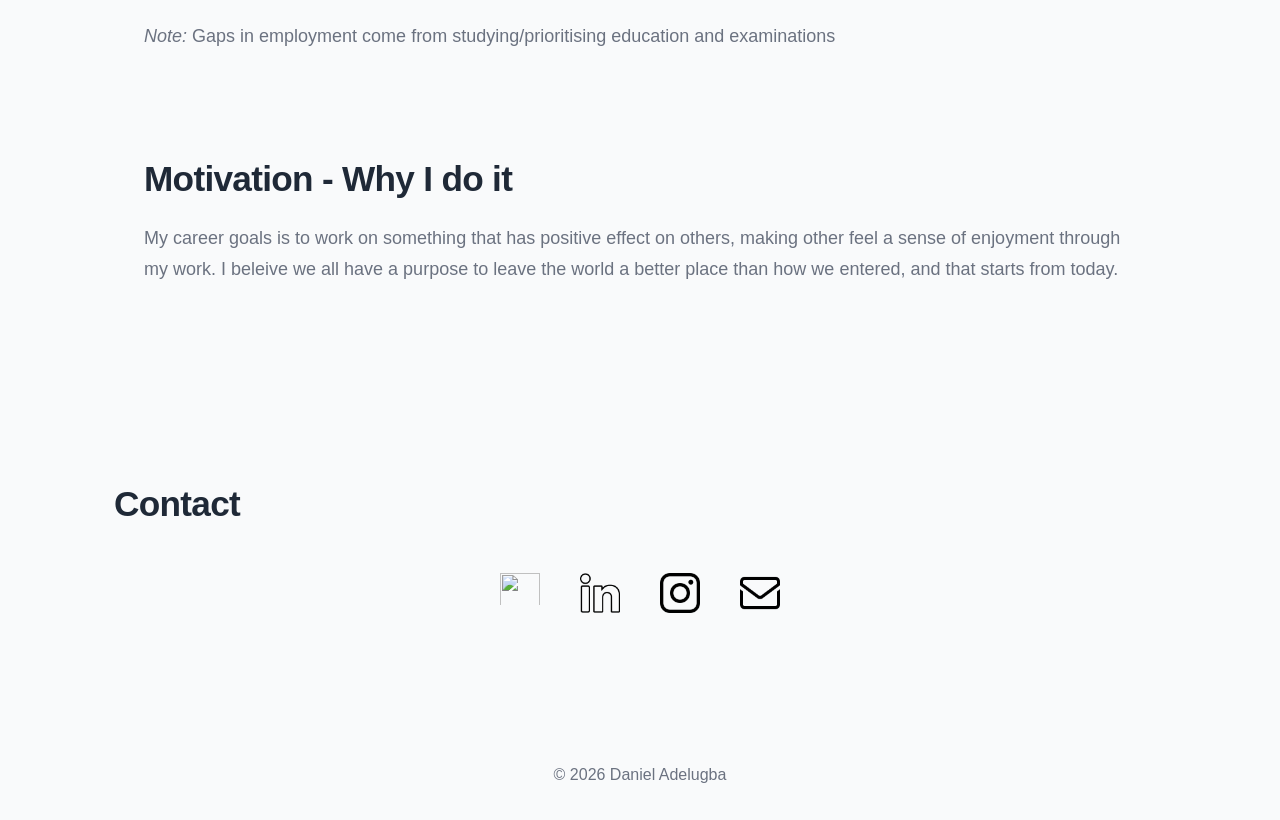
==== commit 3a02349b: "feat: Add White logo for dark mode" ====
--- a/about.html
+++ b/about.html
@@ -14,8 +14,9 @@
 
     <header>
         <nav class="navbar">
-            <a href="index.html"><img src="assets/logos/logo2.png" alt="Logo with initials" class="logo"></a>
-            
+            <!-- <a href="index.html"><img src="assets/logos/logo2.png" alt="Logo with initials" class="logo"></a> -->
+            <a class="nav-links" href="index.html"><img src="assets/logos/logo2.png" alt="Logo with initials" class="logo" id="logo"></a>
+
             <ul class="nav-links" id="navLinks">
                 <li><a href="index.html">Home</a></li>
                 <li><a href="projects.html">Projects</a></li>
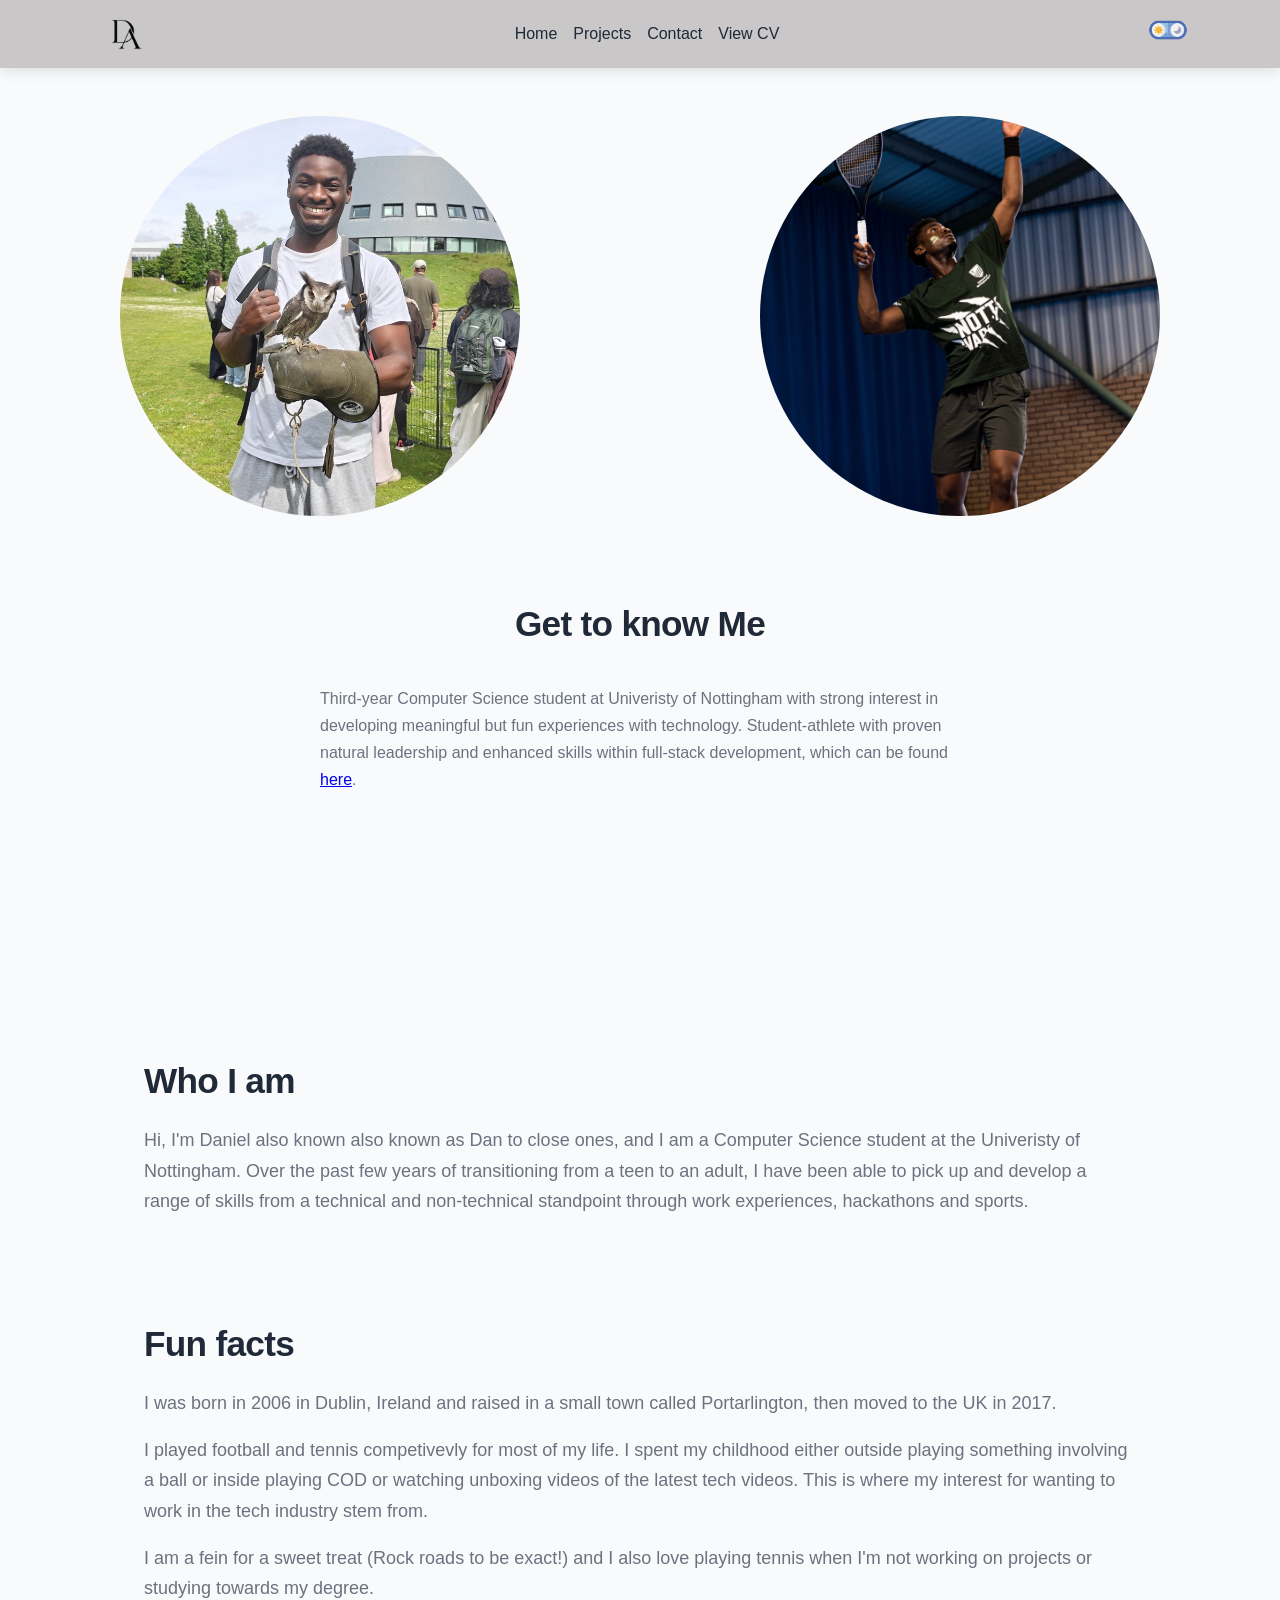
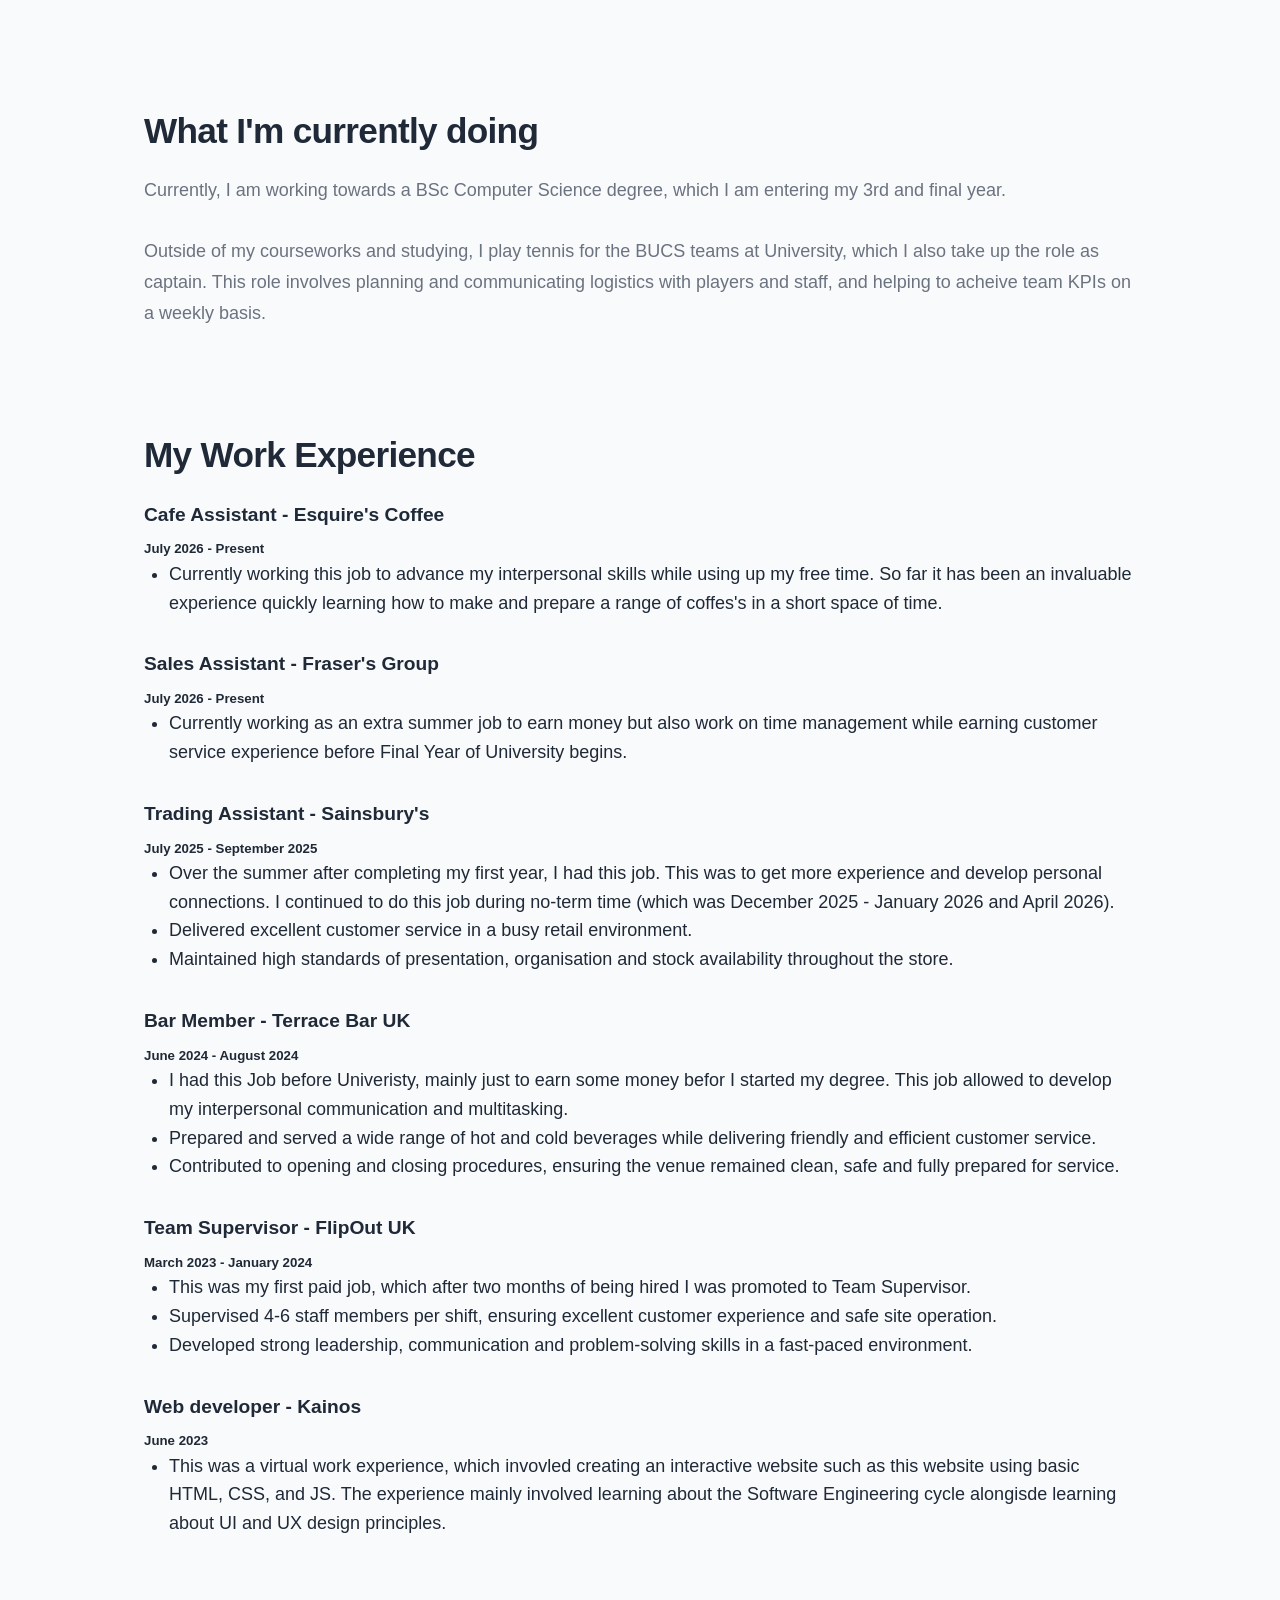
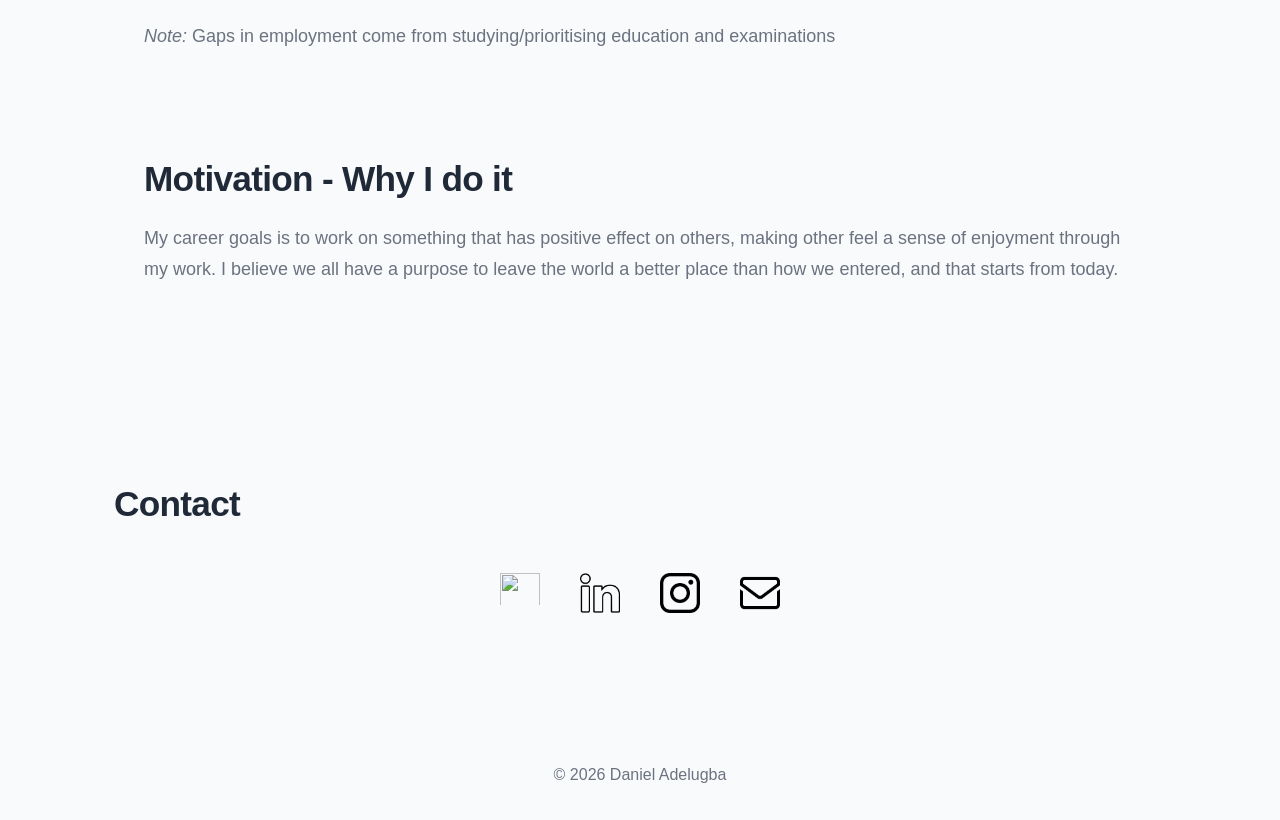
==== commit b64dfa22: "fix: typos in about page" ====
--- a/about.html
+++ b/about.html
@@ -65,9 +65,9 @@
                 <p>
                     Hi, I'm <span class="font-bold">Daniel</span> also known also known as Dan to close ones, 
                     and I am a Computer Science student at the Univeristy of Nottingham. 
-                    Over the past few years of tranisitionaing from a teen to an adult, 
+                    Over the past few years of transitioning from a teen to an adult, 
                     I have been able to pick up and develop a range of skills from a 
-                    technical and non-technical standpoint through work experiences, hackathons and sports
+                    technical and non-technical standpoint through work experiences, hackathons and sports.
                 </p>
 
             </div>
@@ -104,7 +104,7 @@
                 <h3>Cafe Assistant - Esquire's Coffee</h3>
                 <h5>July 2026 - Present</h5>
                 <ul>
-                    <li>Currently working this job to advance my interpersonal skills while using my free time over the summer holidays to use free time up and earn some money.</li>
+                    <li>Currently working this job to advance my interpersonal skills while using up my free time. So far it has been an invaluable experience quickly learning how to make and prepare a range of coffes's in a short space of time.</li>
                 </ul>
 
                 <h3>Sales Assistant - Fraser's Group</h3>
@@ -154,7 +154,7 @@
 
                 <p>
                     My career goals is to work on something that has positive effect on others, making other feel a sense of enjoyment through my work.
-                    I beleive we all have a purpose to leave the world a better place than how we entered, and that starts from today.
+                    I believe we all have a purpose to leave the world a better place than how we entered, and that starts from today.
                 </p>
             </div>
         </div>
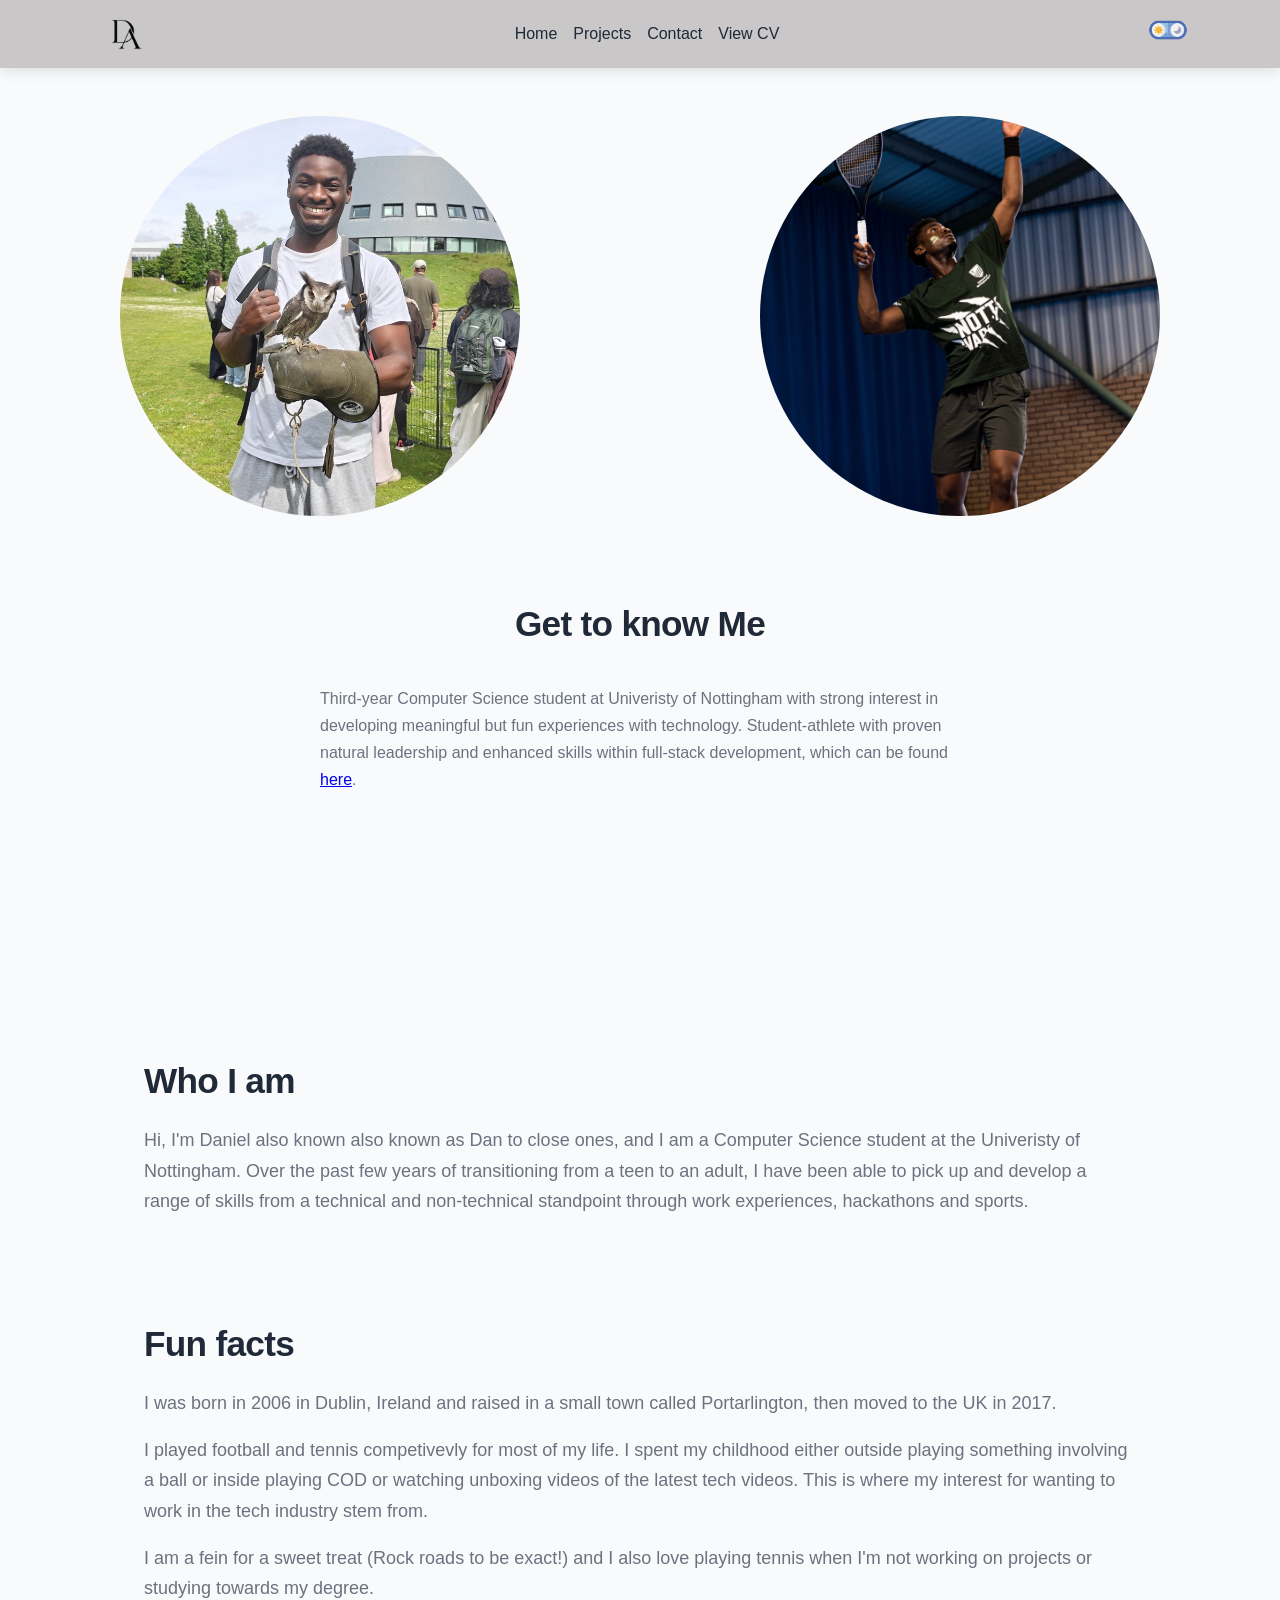
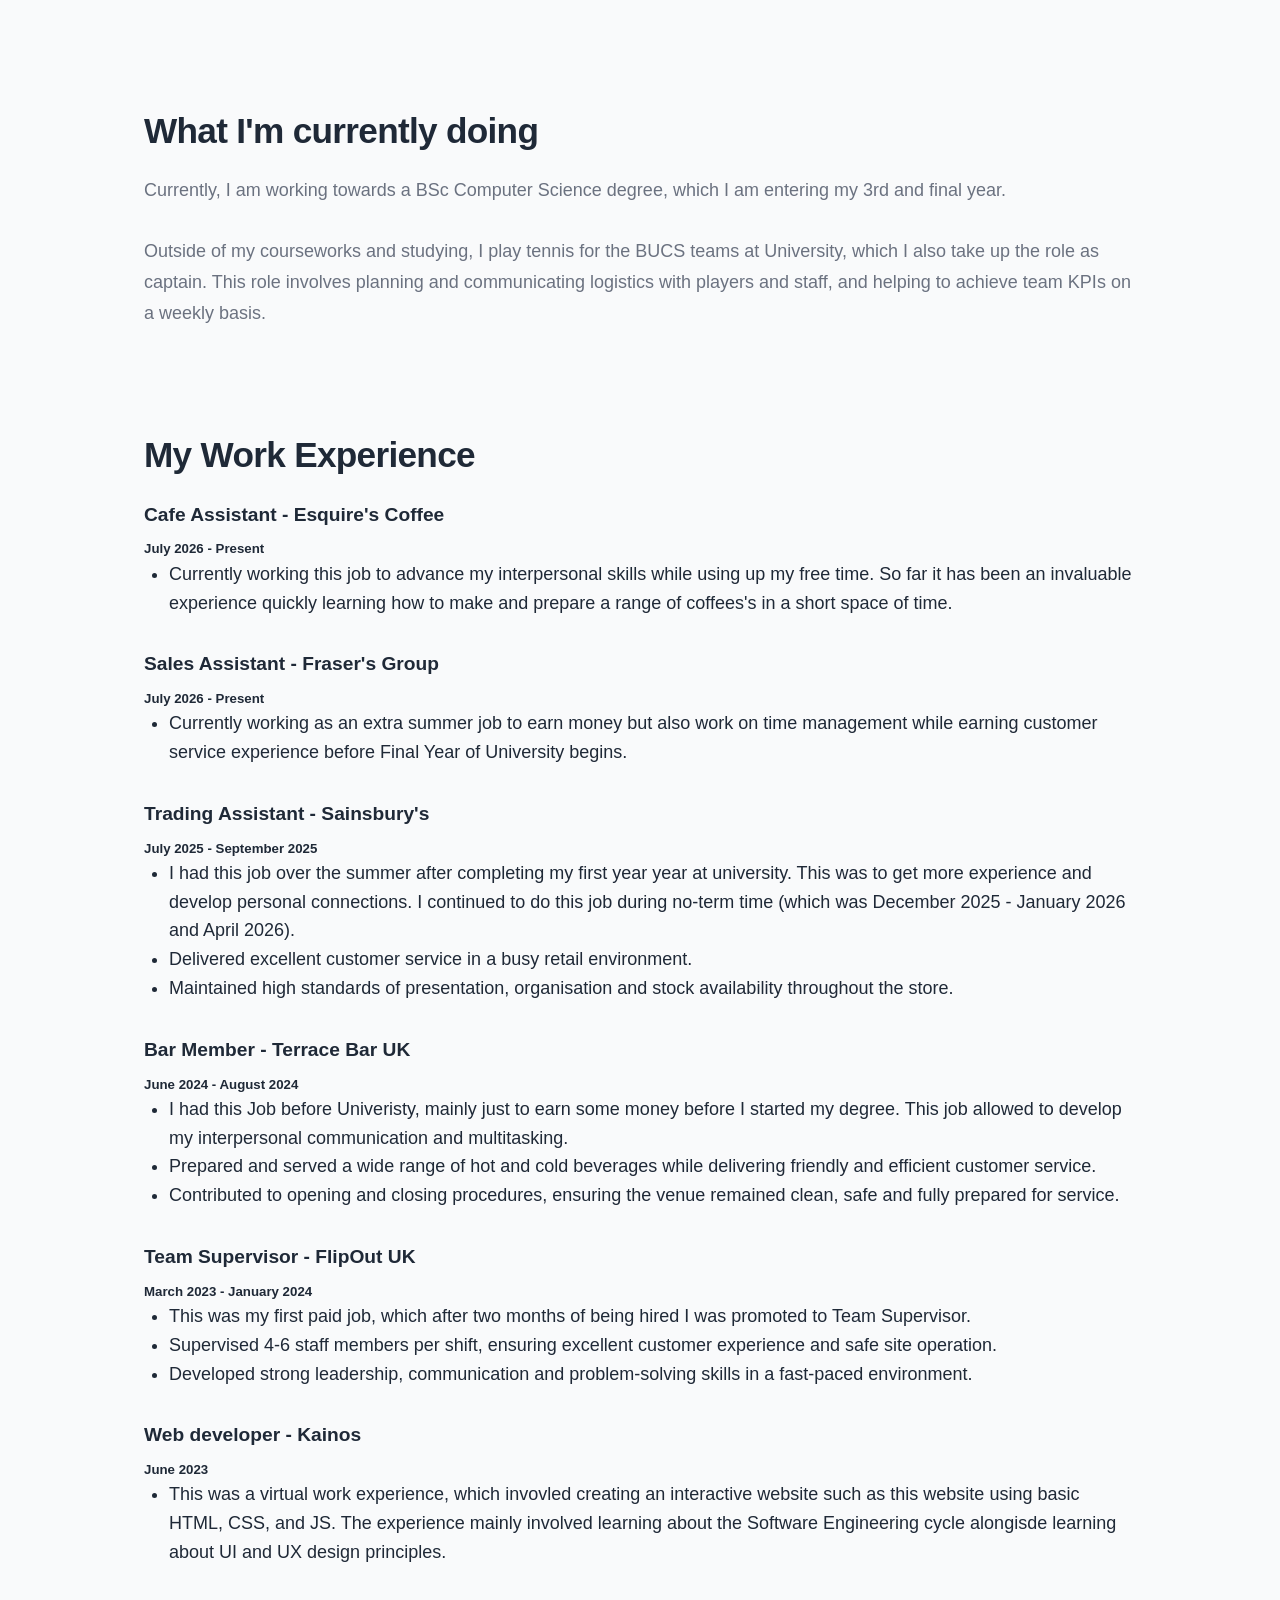
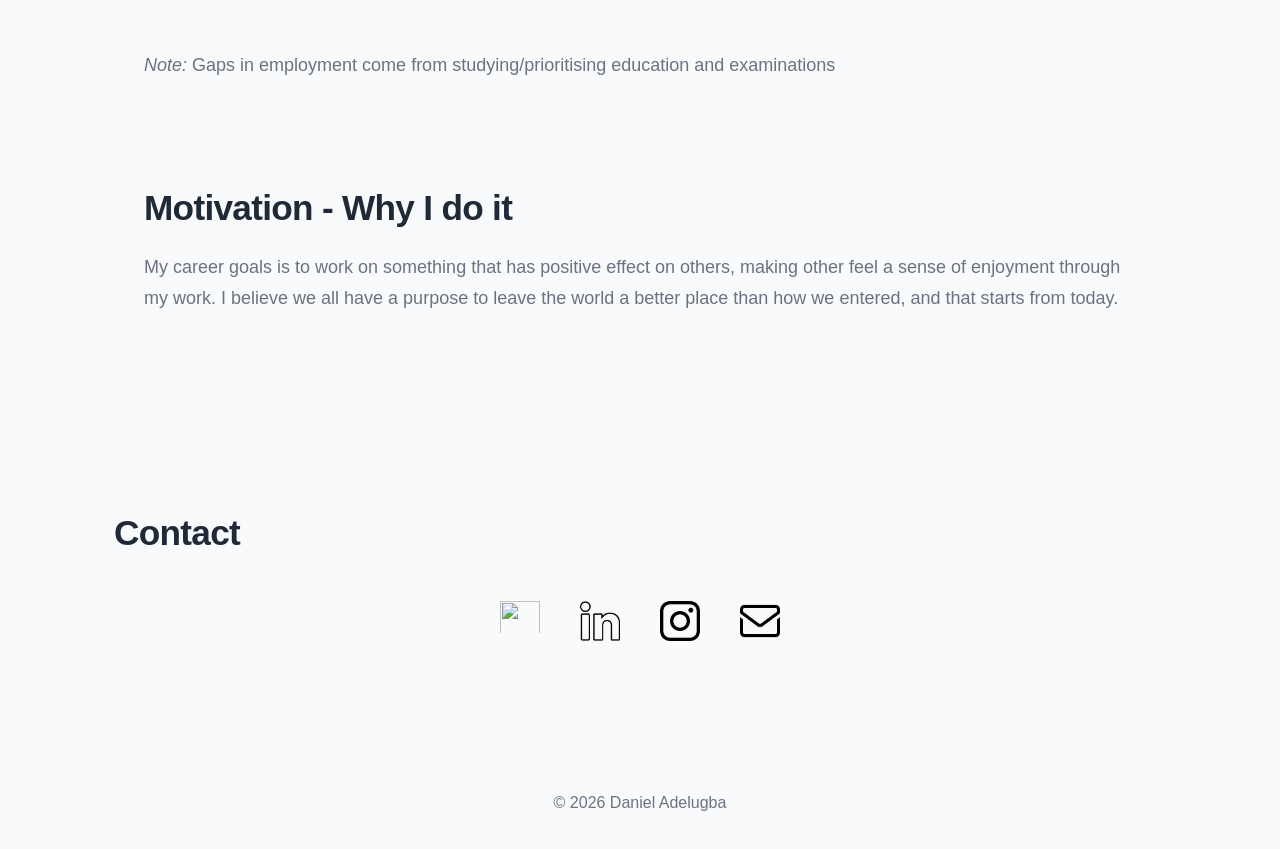
==== commit 1b599e8e: "fix: More typos" ====
--- a/about.html
+++ b/about.html
@@ -92,7 +92,7 @@
             <div class="about-info-section" id="currentWork-section">
                 <h2>What I'm currently doing</h2>
                 <p>
-                    Currently, I am working towards a BSc Computer Science degree, which I am entering my 3rd and final year. <br><br>Outside of my courseworks and studying, I play tennis for the BUCS teams at University, which I also take up the role as captain. This role involves planning and communicating logistics with players and staff, and helping to acheive team KPIs on a weekly basis.
+                    Currently, I am working towards a BSc Computer Science degree, which I am entering my 3rd and final year. <br><br>Outside of my courseworks and studying, I play tennis for the BUCS teams at University, which I also take up the role as captain. This role involves planning and communicating logistics with players and staff, and helping to achieve team KPIs on a weekly basis.
                 </p>
             </div>
         </div>
@@ -104,7 +104,7 @@
                 <h3>Cafe Assistant - Esquire's Coffee</h3>
                 <h5>July 2026 - Present</h5>
                 <ul>
-                    <li>Currently working this job to advance my interpersonal skills while using up my free time. So far it has been an invaluable experience quickly learning how to make and prepare a range of coffes's in a short space of time.</li>
+                    <li>Currently working this job to advance my interpersonal skills while using up my free time. So far it has been an invaluable experience quickly learning how to make and prepare a range of coffees's in a short space of time.</li>
                 </ul>
 
                 <h3>Sales Assistant - Fraser's Group</h3>
@@ -116,7 +116,7 @@
                 <h3>Trading Assistant - Sainsbury's</h3>
                 <h5>July 2025 - September 2025</h5>
                 <ul>
-                    <li>Over the summer after completing my first year, I had this job. This was to get more experience and develop personal connections. I continued to do this job during no-term time (which was December 2025 - January 2026 and April 2026).</li>
+                    <li>I had this job over the summer after completing my first year year at university. This was to get more experience and develop personal connections. I continued to do this job during no-term time (which was December 2025 - January 2026 and April 2026).</li>
                     <li>Delivered excellent customer service in a busy retail environment.</li>
                     <li>Maintained high standards of presentation, organisation and stock availability throughout the store.</li>
                 </ul>
@@ -124,7 +124,7 @@
                 <h3>Bar Member - Terrace Bar UK</h3>
                 <h5>June 2024 - August 2024</h5>
                 <ul>
-                    <li>I had this Job before Univeristy, mainly just to earn some money befor I started my degree. This job allowed to develop my interpersonal communication and multitasking.</li>
+                    <li>I had this Job before Univeristy, mainly just to earn some money before I started my degree. This job allowed to develop my interpersonal communication and multitasking.</li>
                     <li>Prepared and served a wide range of hot and cold beverages while delivering friendly and efficient customer service.</li>
                     <li>Contributed to opening and closing procedures, ensuring the venue remained clean, safe and fully prepared for service.</li>
                 </ul>
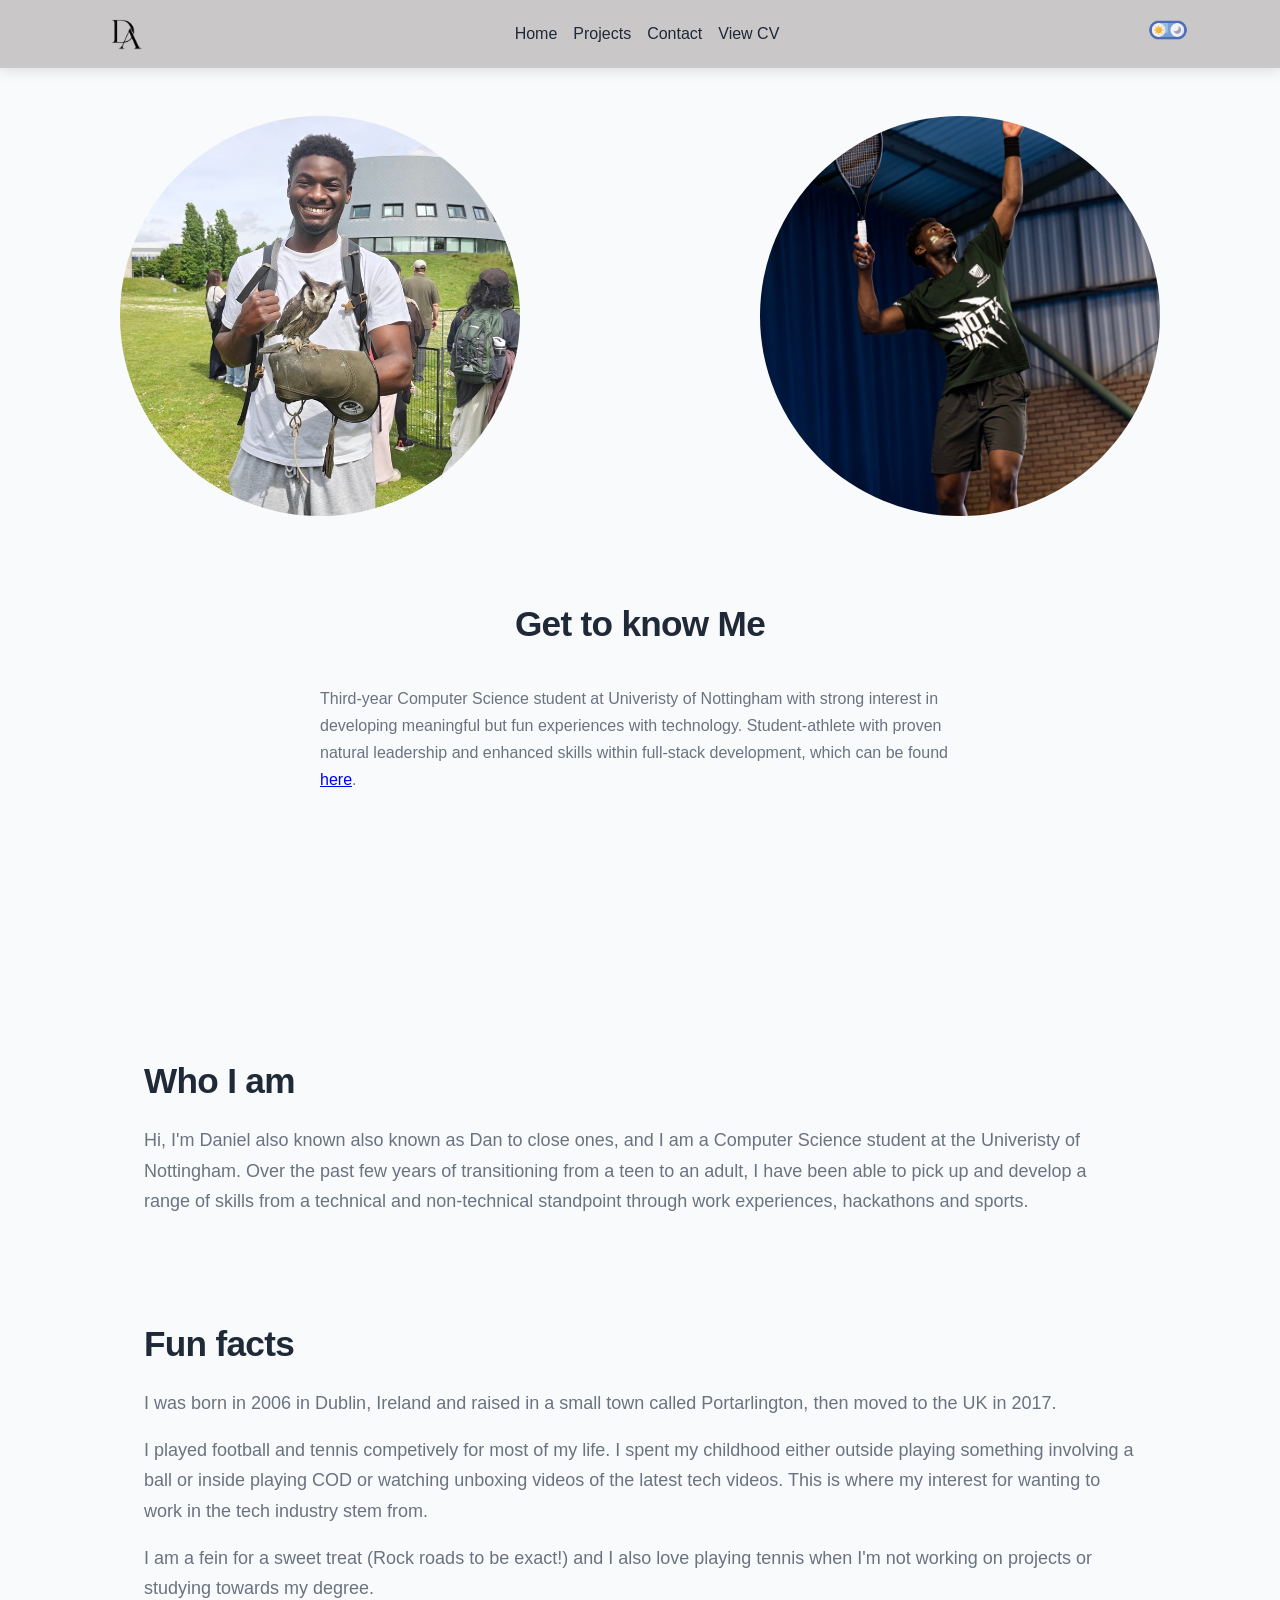
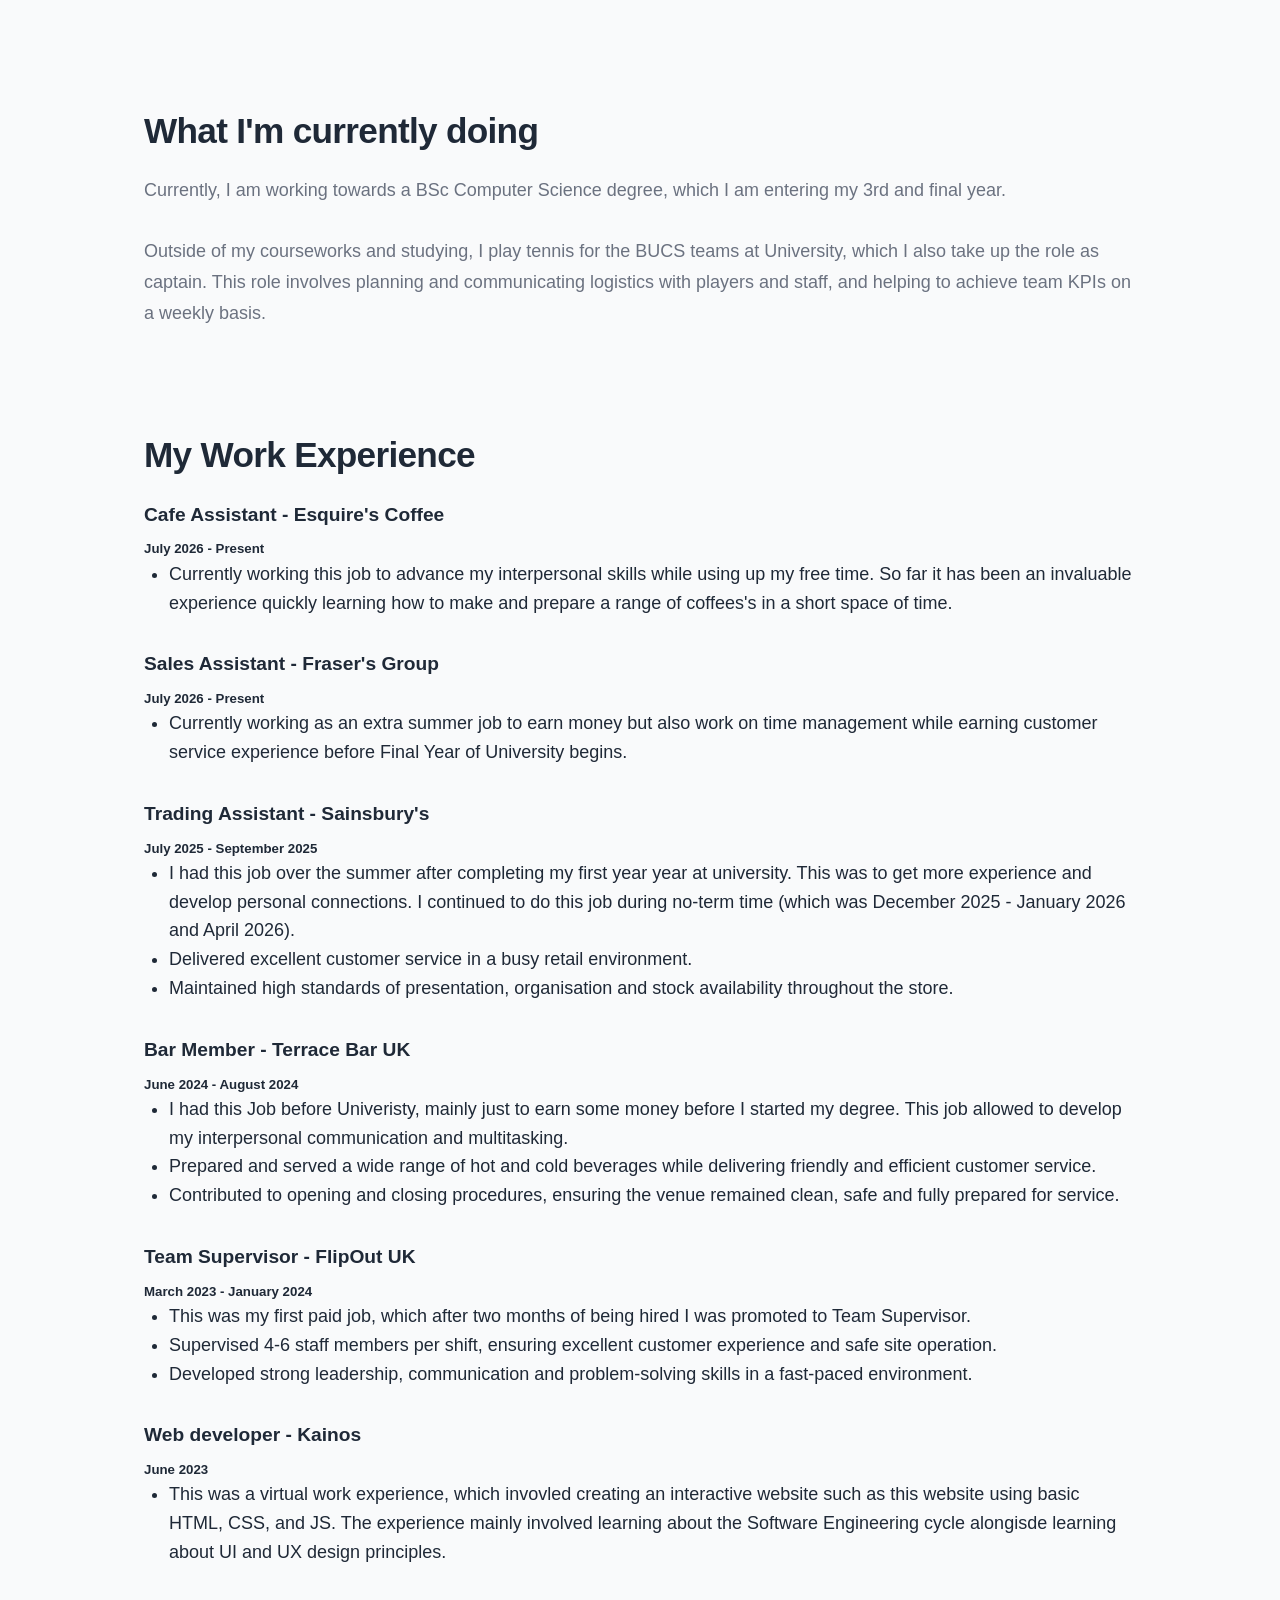
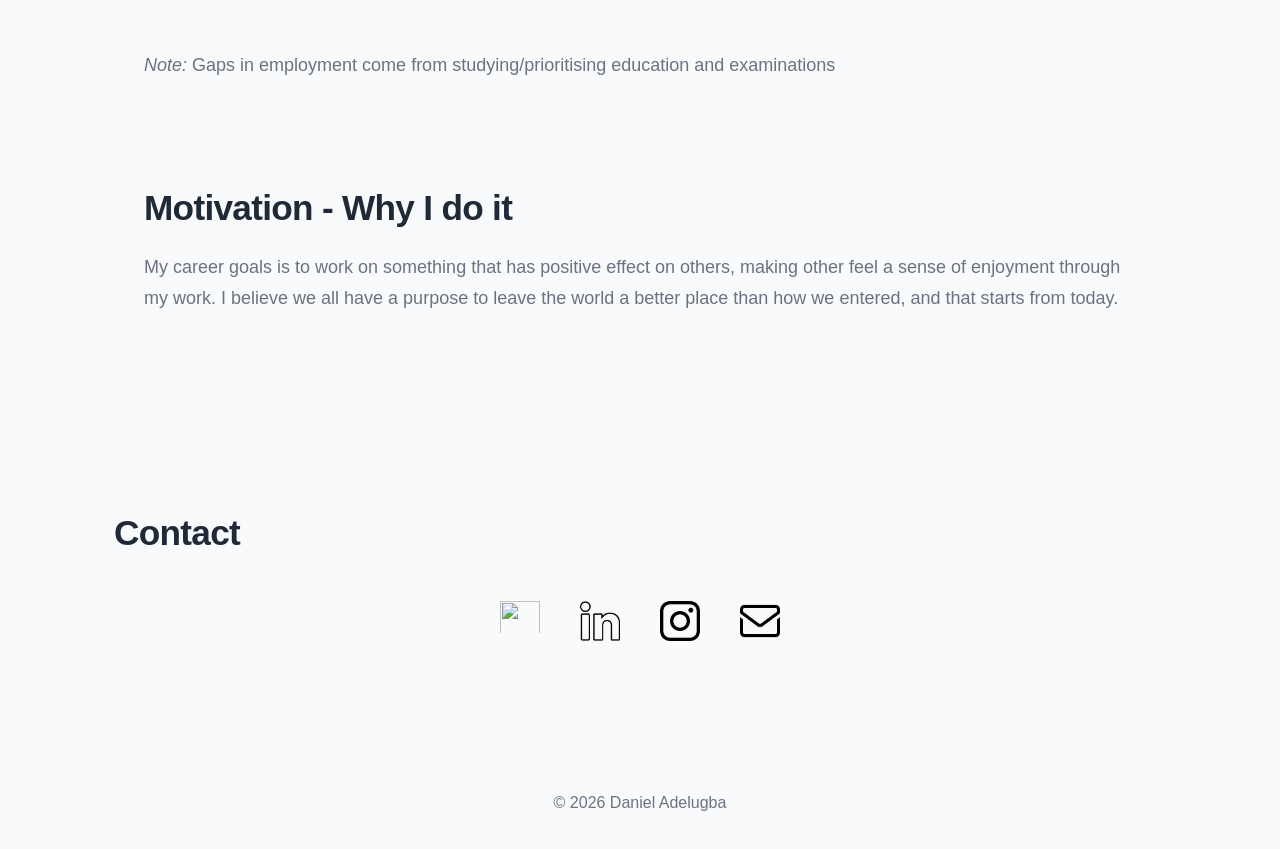
==== commit e3948061: "fix: typo" ====
--- a/about.html
+++ b/about.html
@@ -81,7 +81,7 @@
                     called Portarlington, then moved to the UK in 2017. 
                 </p>
                 <p>
-                    I played football and tennis competivevly for most of my life. I spent my childhood either outside playing something involving a ball or inside playing COD or watching unboxing videos of the latest tech videos. This is where my interest for wanting to work in the tech industry stem from.
+                    I played football and tennis competively for most of my life. I spent my childhood either outside playing something involving a ball or inside playing COD or watching unboxing videos of the latest tech videos. This is where my interest for wanting to work in the tech industry stem from.
                 </p>    
                 <p>
                     I am a fein for a sweet treat (Rock roads to be exact!) and I also love playing tennis when I'm not working on projects or studying towards my degree.
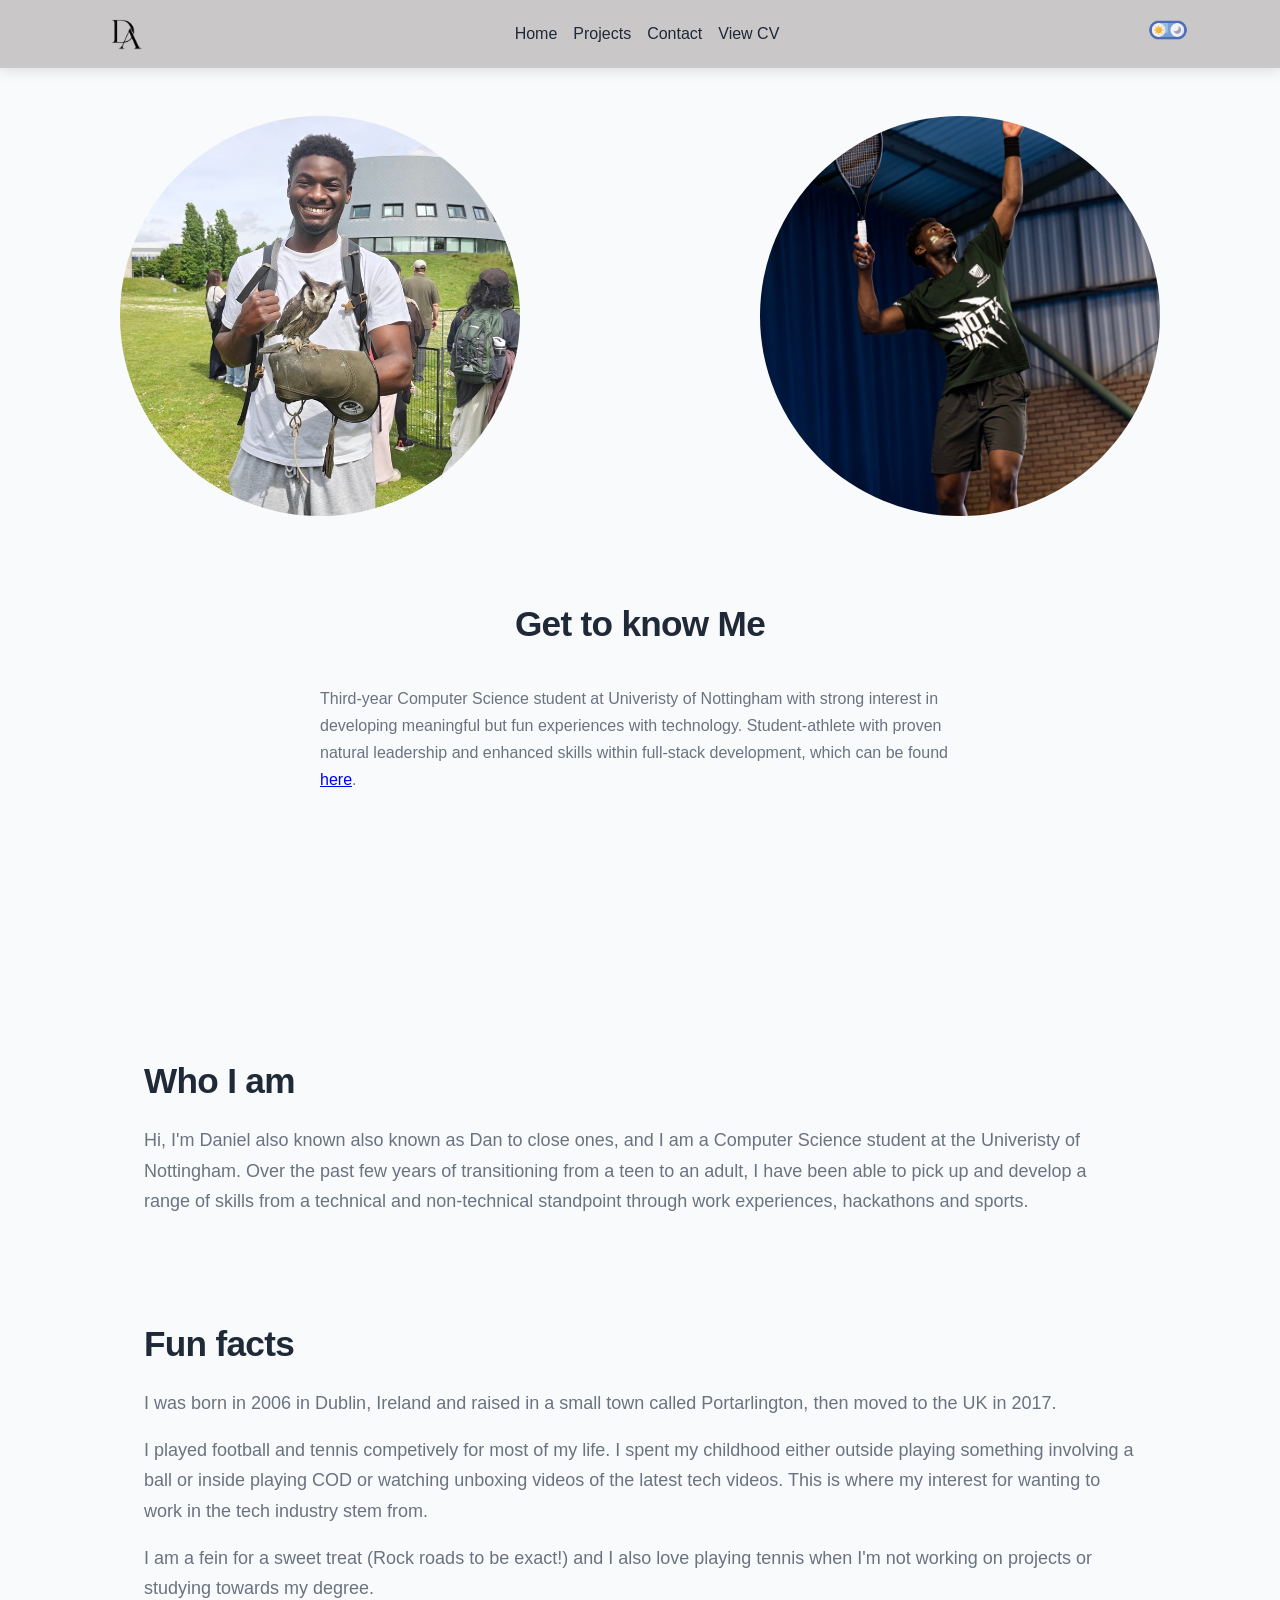
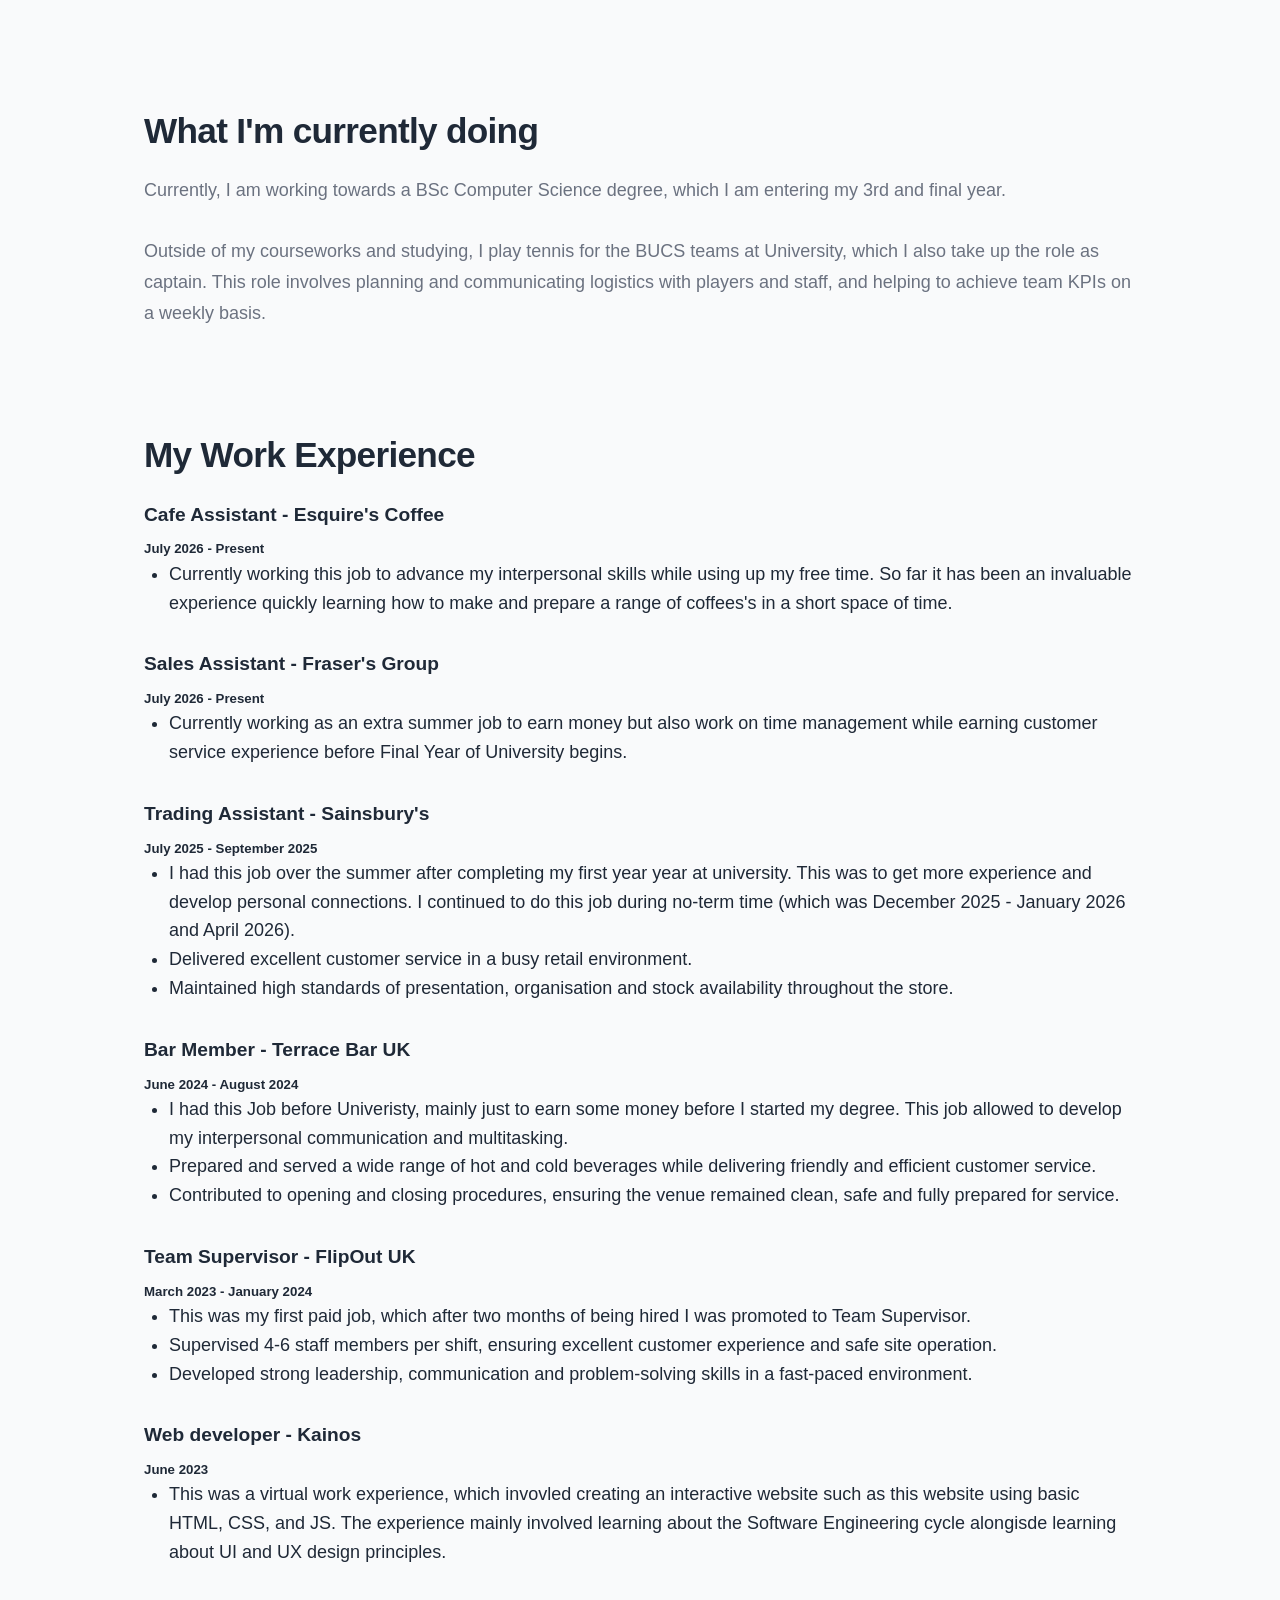
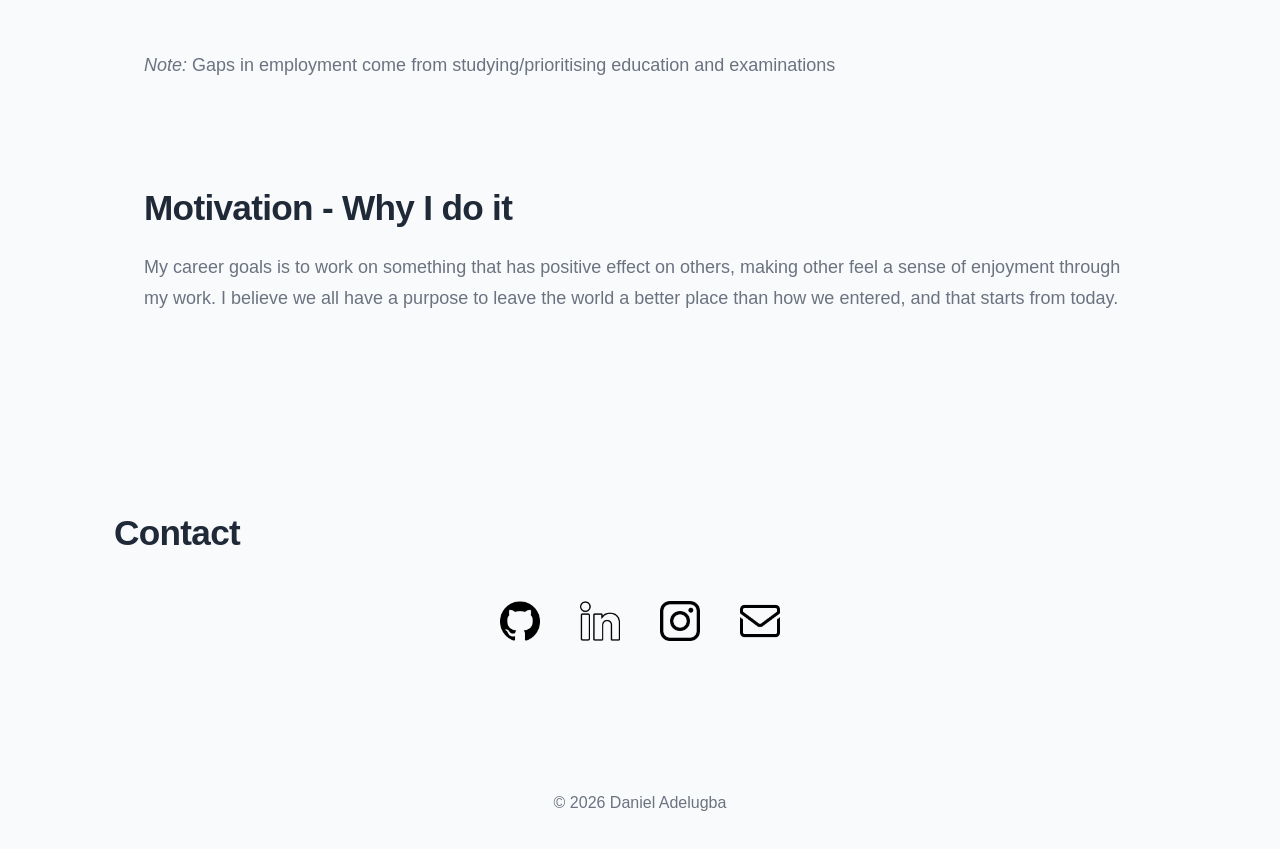
==== commit 09318ff2: "feat: Update color of contact icons when in dark mode" ====
--- a/about.html
+++ b/about.html
@@ -51,7 +51,7 @@
         <p>
             Third-year Computer Science student at Univeristy of Nottingham with strong
             interest in developing meaningful but fun experiences with technology. 
-            Student-athlete with proven natural leadership and enhanced skills within full-stack development, which can be found <a href="index.html#skills">here</a>.
+            Student-athlete with proven natural leadership and enhanced skills within full-stack development, which can be found <a href="index.html#skills" id="here">here</a>.
         </p>
 
 
@@ -166,22 +166,22 @@
         <div id="contact">
             <p>
                 <a href="https://github.com/danieladelugba1" target="_blank">
-                    <img src="assets/logos/github.png" class="icon">
+                    <img class="contact-icon" src="assets/logos/github.png" data-light="assets/logos/github.png" data-dark="assets/logos/githubDM.png" alt="github">
                 </a>
             </p>
             <p>
                 <a href="https://www.linkedin.com/in/danieladelugba/" target="_blank">
-                    <img src="assets/logos/linkedin.png" class="icon">
+                    <img class="contact-icon" src="assets/logos/linkedin.png" data-light="assets/logos/linkedin.png" data-dark="assets/logos/linkedinDM.png" alt="linkedin">
                 </a>
             </p>
             <p>
                 <a href="https://Instagram.com/danieladelugba01" target="_blank">
-                    <img src="assets/logos/instagram.png" class="icon">
+                    <img class="contact-icon" src="assets/logos/instagram.png" data-light="assets/logos/instagram.png" data-dark="assets/logos/instagramDM.png" alt="instagram">
                 </a>
             </p>
             <p>
                 <a href="mailto:danieladelugba1111@gmail.com" target="_blank" rel="noreferrer">
-                    <img src="assets/logos/mail.png" class="icon">
+                    <img class="contact-icon" src="assets/logos/mail.png" data-light="assets/logos/mail.png" data-dark="assets/logos/mailDM.png" alt="personal email">
                 </a>
             </p>
         </div>
--- a/styles.css
+++ b/styles.css
@@ -281,7 +281,9 @@
     text-align: left;
     margin-bottom: 1rem;
 }
-
+.section a {
+    color: #33a7ff
+}
 .project-grid {
     display: grid;
     grid-template-columns: repeat(auto-fit, minmax(280px, 1fr));
@@ -494,7 +496,7 @@
     cursor: pointer;
 }
 
-.icon {
+.contact-icon {
     width: 40px;
     height: 40px;
 }
